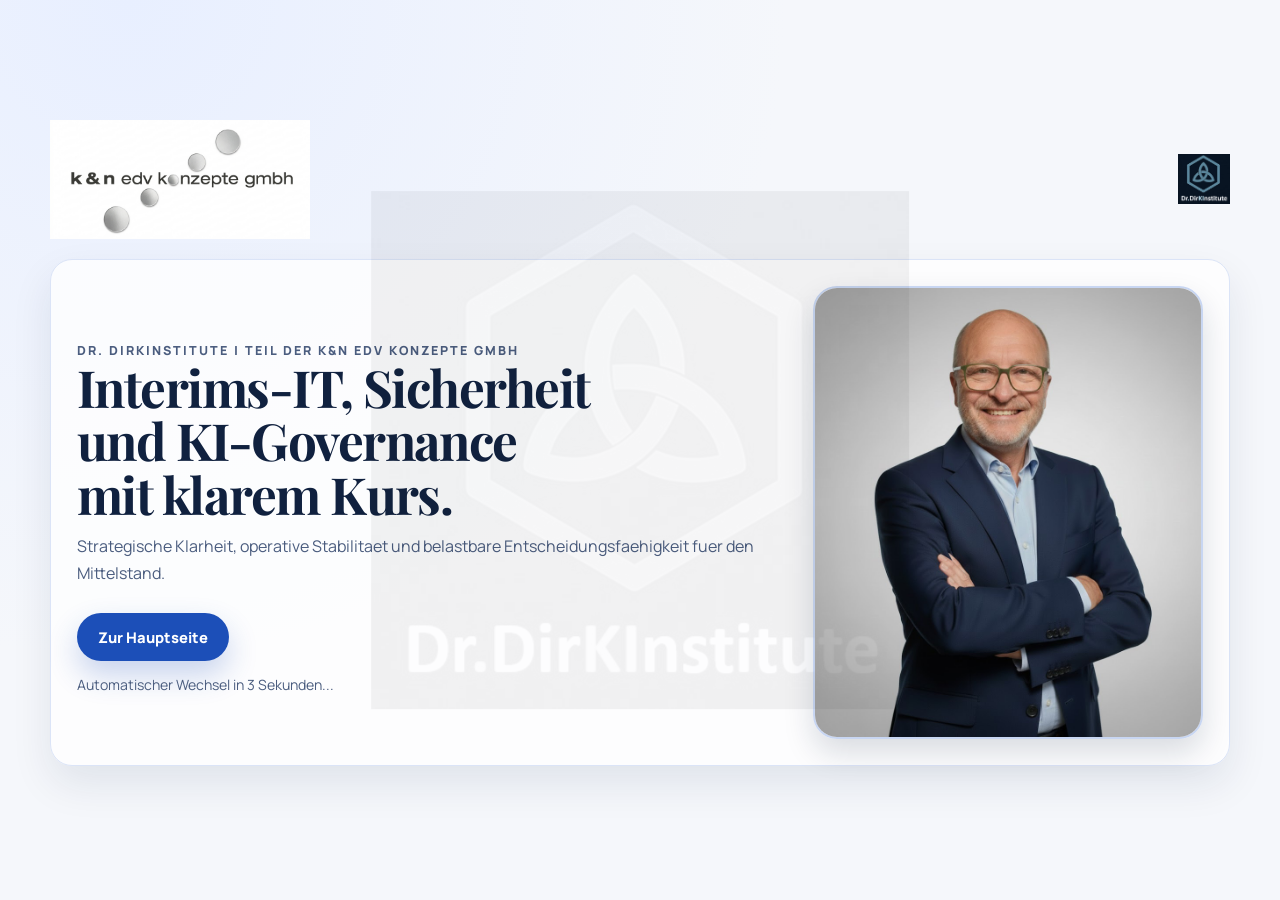
==== index.html @ 20dedbb5 "Build new multi-page EDVKonzepte site with splash, legal updates, and unified header" ====
﻿<!DOCTYPE html>
<html lang="de">
<head>
  <meta charset="UTF-8">
  <meta name="viewport" content="width=device-width, initial-scale=1.0">
  <title>Dr. DirKInstitute | Interims-IT, Sicherheit und KI-Governance</title>
  <meta name="description" content="Dr. DirKInstitute (Teil der K&N EDV Konzepte GmbH): Interims-IT, Informationssicherheit, NIS-2 und KI-Governance für mittelständische Unternehmen.">
  <link rel="icon" type="image/png" href="assets/logos/favicon.png">
  <link rel="preconnect" href="https://fonts.googleapis.com">
  <link rel="preconnect" href="https://fonts.gstatic.com" crossorigin>
  <link href="https://fonts.googleapis.com/css2?family=Manrope:wght@400;500;600;700;800&family=Playfair+Display:wght@600;700&display=swap" rel="stylesheet">
  <script>
    (function () {
      try {
        if (!sessionStorage.getItem("edv_splash_seen")) {
          window.location.replace("splash.html");
        }
      } catch (e) {}
    })();
  </script>
  <link rel="stylesheet" href="styles.css">
</head>
<body data-page="home">
  <header class="site-header">
    <div class="header-inner">
      <a class="brand-wrap" href="index.html" aria-label="Startseite">
        <img class="logo-main" src="assets/logos/kn_logo.png" alt="K&N EDV Konzepte GmbH">
      </a>

      <nav class="main-nav" data-menu aria-label="Hauptnavigation">
        <a data-link="leistungen" href="leistungen.html">Leistungen</a>
        <a data-link="loesungen" href="loesungen-tools.html">Lösungen &amp; Tools</a>
        <a data-link="vorgehen" href="vorgehen.html">Vorgehen</a>
        <a data-link="profil" href="profil-referenzen.html">Profil &amp; Referenzen</a>
        <a data-link="kontakt" href="kontakt.html">Kontakt</a>
        <a class="hide-desktop" href="https://terminbuchung-ten.vercel.app/" target="_blank" rel="noreferrer">Erstgespräch buchen</a>
      </nav>

            <div class="header-actions">
        <div class="lang-toggle" aria-label="Language switch">
          <button class="lang-btn is-active" type="button" data-lang="de">DE</button>
          <button class="lang-btn" type="button" data-lang="en">EN</button>
        </div>
        <a class="brand-right brand-right-full" href="profil-referenzen.html" aria-label="Dr. DirKInstitute">
          <img src="assets/logos/Dr.DirKInstitute_LOGO.png" alt="Dr. DirKInstitute">
          <span>Part of K&amp;N EDV Konzepte GmbH</span>
        </a>
        <a class="btn btn-primary" href="https://terminbuchung-ten.vercel.app/" target="_blank" rel="noreferrer">Erstgespr&auml;ch buchen</a>
        <button class="mobile-menu-btn hide-desktop" type="button" data-menu-btn>Men&uuml;</button>
      </div>
    </div>
  </header>

  <main class="page">
    <section class="hero">
      <div class="hero-copy">
        <p class="kicker">Dr. DirKInstitute | Teil der K&N EDV Konzepte GmbH</p>
        <h1>Interims-IT, Sicherheit und KI-Governance mit klarer Umsetzungslogik.</h1>
        <p class="subline">Für mittelständische Unternehmen, die kritische IT stabilisieren, regulatorische Sicherheit verankern und KI-Entscheidungen belastbar machen wollen.</p>

        <div class="cta-row">
          <a class="btn btn-primary" href="https://terminbuchung-ten.vercel.app/" target="_blank" rel="noreferrer">Erstgespräch buchen</a>
          <a class="btn btn-secondary" href="leistungen.html">Leistungen ansehen</a>
        </div>

        <ul class="hero-proof">
          <li>30-Minuten-Scoping mit klaren Prioritäten</li>
          <li>30-Tage-Roadmap mit Verantwortlichen und Messpunkten</li>
          <li>Umsetzung im Betrieb statt Folien ohne Wirkung</li>
        </ul>
      </div>

      <figure class="hero-visual-card">
        <img src="assets/portrait/Dirk_20251206.jpg" alt="Dr. Dirk Koetting">
        <figcaption class="hero-visual-caption">
          <strong>Dr. Dirk Koetting</strong>
          <span>Interims-IT, Informationssicherheit und KI-Governance</span>
        </figcaption>
      </figure>
    </section>

    <section class="section">
      <h2 class="section-title">Der schnellste Einstieg für neue Besucher</h2>
      <p class="section-intro">Du musst nicht selbst sortieren, welcher Weg der richtige ist. Starte mit einem Erstgespräch und wir klären in kurzer Zeit den wirksamsten nächsten Schritt.</p>

      <div class="card-grid">
        <article class="card">
          <span class="badge">Leistungen</span>
          <h3>Für konkrete Problemfelder</h3>
          <p>Interims-IT, Informationssicherheit/NIS-2 und KI-Governance mit klaren Verantwortlichkeiten.</p>
          <div class="cta-row"><a class="btn btn-secondary" href="leistungen.html">Zu Leistungen</a></div>
        </article>
        <article class="card">
          <span class="badge">Lösungen</span>
          <h3>Für Produkte, Frameworks und Assets</h3>
          <p>Roadmaps, Governance-Frameworks, Access-Lösungen und Angebotsformate für die direkte Umsetzung.</p>
          <div class="cta-row"><a class="btn btn-secondary" href="loesungen-tools.html">Zu Lösungen &amp; Tools</a></div>
        </article>
        <article class="card">
          <span class="badge">Vorgehen</span>
          <h3>Für Planungssicherheit</h3>
          <p>Ein nachvollziehbarer E2E-Ablauf vom Scoping über die Roadmap bis zur Verankerung.</p>
          <div class="cta-row"><a class="btn btn-secondary" href="vorgehen.html">Zum Vorgehen</a></div>
        </article>
      </div>
    </section>

    <section class="section">
      <h2 class="section-title">Warum Unternehmen mit uns arbeiten</h2>
      <div class="proof-grid">
        <article class="proof-card">
          <h3>Breites Mandatsprofil</h3>
          <p>Interimsmanagement, Sicherheitsprogramme und Governance-Aufbau in mittelständischen und regulierten Umfeldern.</p>
        </article>
        <article class="proof-card">
          <h3>Lehre + Praxis</h3>
          <p>Akademische Fundierung, Lehrtätigkeit seit 2006 und operative Umsetzung in realen Unternehmenskontexten.</p>
        </article>
        <article class="proof-card">
          <h3>Führungsnahe Kommunikation</h3>
          <p>Management, Fachbereich und IT werden in einer gemeinsamen Entscheidungs- und Umsetzungssprache zusammengeführt.</p>
        </article>
        <article class="proof-card">
          <h3>Klare Priorisierung</h3>
          <p>Nicht alles parallel, sondern die wenigen Hebel, die kurzfristig Sicherheit und mittelfristig Stabilität liefern.</p>
        </article>
      </div>
    </section>

    <section class="cta-panel">
      <h2>Du willst Orientierung ohne Umwege?</h2>
      <p>Im Erstgespräch klären wir fokussiert, ob dein erster Hebel eher in Interims-IT, Informationssicherheit/NIS-2 oder KI-Governance liegt.</p>
      <div class="cta-row">
        <a class="btn btn-primary" href="https://terminbuchung-ten.vercel.app/" target="_blank" rel="noreferrer">Erstgespräch buchen</a>
        <a class="btn btn-secondary" href="kontakt.html">Kontaktoptionen</a>
      </div>
    </section>
  </main>

  <footer class="site-footer">
    <div class="footer-inner">
      <div class="footer-brand">
        <img src="assets/logos/Dr.DirKInstitute_LOGO.png" alt="Dr. DirKInstitute">
        <p>Dr. DirKInstitute ist ein Teil der K&amp;N EDV Konzepte GmbH.</p>
        <p>&copy; <span id="year"></span> K&amp;N EDV Konzepte GmbH</p>
      </div>
      <nav class="footer-links" aria-label="Footer Navigation">
        <a href="leistungen.html">Leistungen</a>
        <a href="loesungen-tools.html">Lösungen &amp; Tools</a>
        <a href="vorgehen.html">Vorgehen</a>
        <a href="profil-referenzen.html">Profil &amp; Referenzen</a>
        <a href="kontakt.html">Kontakt</a>
        <a href="impressum.html">Impressum</a>
        <a href="datenschutz.html">Datenschutz</a>
      </nav>
    </div>
  </footer>

  <script src="script.js"></script>
</body>
</html>
---- styles.css ----
﻿:root {
  --bg: #f5f7fb;
  --bg-grad: radial-gradient(circle at 10% 0%, #e8efff, #f5f7fb 45%);
  --surface: #ffffff;
  --surface-soft: #f7f9ff;
  --ink: #10213f;
  --ink-soft: #4b5d7f;
  --primary: #1c4fb8;
  --primary-strong: #0f3e9c;
  --line: #dbe4f7;
  --line-strong: #c8d6f2;
  --container: min(1180px, calc(100vw - 42px));
  --radius-lg: 22px;
  --radius-md: 16px;
  --shadow: 0 18px 42px rgba(16, 33, 63, 0.09);
}

* {
  box-sizing: border-box;
}

html {
  scroll-behavior: smooth;
}

body {
  margin: 0;
  font-family: "Manrope", "Segoe UI", Arial, sans-serif;
  color: var(--ink);
  background: var(--bg);
  background-image: var(--bg-grad);
  min-height: 100vh;
  position: relative;
  overflow-x: hidden;
}

body::before {
  content: "";
  position: fixed;
  top: 50%;
  left: 50%;
  transform: translate(-50%, -50%);
  width: clamp(380px, 42vw, 560px);
  height: clamp(380px, 42vw, 560px);
  background: url("assets/logos/Logo_Dr.DirKinstitue.png") center/contain no-repeat;
  opacity: 0.055;
  filter: grayscale(100%);
  mix-blend-mode: multiply;
  pointer-events: none;
  z-index: 0;
}
a {
  color: inherit;
  text-decoration: none;
}

img {
  display: block;
  max-width: 100%;
}

.site-header {
  position: sticky;
  top: 0;
  z-index: 20;
  backdrop-filter: blur(10px);
  background: rgba(249, 251, 255, 0.88);
  border-bottom: 1px solid var(--line);
}

.header-inner {
  width: var(--container);
  margin: 0 auto;
  min-height: 88px;
  display: grid;
  grid-template-columns: minmax(240px, 320px) 1fr auto;
  gap: 14px;
  align-items: center;
}

.brand-wrap {
  display: flex;
  align-items: center;
  gap: 12px;
}

.logo-main {
  width: min(280px, 34vw);
  min-width: 140px;
}

.brand-right {
  display: inline-flex;
  align-items: center;
  justify-content: flex-start;
  gap: 8px;
  padding: 4px 10px 4px 4px;
  border-radius: 999px;
  border: 1px solid var(--line);
  background: rgba(255, 255, 255, 0.96);
}

.brand-right img {
  width: 34px;
  height: 34px;
  object-fit: contain;
  flex-shrink: 0;
}

.brand-right span {
  color: var(--primary-strong);
  font-size: 0.69rem;
  font-weight: 800;
  line-height: 1.18;
}

.brand-right-full {
  max-width: 230px;
}

.main-nav {
  display: flex;
  justify-content: center;
  align-items: center;
  flex-wrap: wrap;
  gap: 18px;
  font-size: 0.92rem;
  color: var(--ink-soft);
}

.main-nav a {
  position: relative;
  font-weight: 700;
}

.main-nav a::after {
  content: "";
  position: absolute;
  left: 0;
  bottom: -6px;
  width: 100%;
  height: 2px;
  background: var(--primary);
  transform: scaleX(0);
  transform-origin: left;
  transition: transform 0.2s ease;
}

.main-nav a:hover::after,
.main-nav a.is-active::after {
  transform: scaleX(1);
}

.main-nav a.is-active {
  color: var(--primary-strong);
}

.header-actions {
  display: flex;
  align-items: center;
  gap: 10px;
}

.lang-toggle {
  display: inline-flex;
  align-items: center;
  gap: 4px;
  padding: 4px;
  border-radius: 999px;
  border: 1px solid var(--line);
  background: rgba(255, 255, 255, 0.9);
}

.lang-btn {
  width: 34px;
  height: 30px;
  border: none;
  border-radius: 999px;
  background: transparent;
  color: var(--ink-soft);
  font-size: 0.72rem;
  font-weight: 800;
  letter-spacing: 0.02em;
  cursor: pointer;
}

.lang-btn.is-active {
  color: #fff;
  background: var(--primary);
}

.mobile-menu-btn {
  display: none;
  border: 1px solid var(--line-strong);
  background: var(--surface);
  color: var(--primary-strong);
  border-radius: 10px;
  min-height: 40px;
  padding: 0 12px;
  font-size: 0.8rem;
  font-weight: 800;
  letter-spacing: 0.06em;
}

.page {
  width: var(--container);
  margin: 0 auto;
  padding: 44px 0 70px;
}

.hero {
  display: grid;
  grid-template-columns: minmax(0, 1.05fr) minmax(280px, 0.95fr);
  gap: 30px;
  align-items: center;
}

.hero-copy h1,
.section-title,
.sub-hero h1 {
  margin: 0;
  font-family: "Playfair Display", Georgia, serif;
  letter-spacing: -0.03em;
  line-height: 1.02;
}

.hero-copy h1 {
  font-size: clamp(2.05rem, 4.4vw, 4rem);
}

.kicker {
  margin: 0 0 12px;
  font-size: 0.78rem;
  font-weight: 800;
  text-transform: uppercase;
  letter-spacing: 0.16em;
  color: var(--primary);
}

.subline {
  margin: 12px 0 0;
  color: var(--ink-soft);
  font-size: 1.05rem;
  line-height: 1.75;
  max-width: 64ch;
}

.cta-row {
  margin-top: 26px;
  display: flex;
  flex-wrap: wrap;
  gap: 12px;
}

.btn {
  display: inline-flex;
  align-items: center;
  justify-content: center;
  min-height: 48px;
  border-radius: 999px;
  padding: 0 20px;
  border: 1px solid transparent;
  font-size: 0.92rem;
  font-weight: 800;
  cursor: pointer;
  transition: transform 0.18s ease, box-shadow 0.18s ease, background 0.18s ease;
}

.btn:hover {
  transform: translateY(-1px);
}

.btn-primary {
  background: var(--primary);
  color: #fff;
  box-shadow: 0 14px 30px rgba(28, 79, 184, 0.24);
}

.btn-primary:hover {
  background: var(--primary-strong);
}

.btn-secondary {
  background: var(--surface);
  color: var(--primary-strong);
  border-color: var(--line-strong);
}

.hero-proof {
  margin: 22px 0 0;
  padding: 0;
  list-style: none;
  display: grid;
  gap: 8px;
  color: var(--ink-soft);
  font-size: 0.95rem;
}

.hero-proof li {
  position: relative;
  padding-left: 18px;
}

.hero-proof li::before {
  content: "";
  position: absolute;
  left: 0;
  top: 9px;
  width: 8px;
  height: 8px;
  border-radius: 99px;
  background: var(--primary);
}

.hero-visual-card {
  border-radius: var(--radius-lg);
  overflow: hidden;
  background: var(--surface);
  border: 1px solid var(--line);
  box-shadow: var(--shadow);
}

.hero-visual-card img {
  width: 100%;
  height: 100%;
  min-height: 560px;
  object-fit: cover;
  object-position: center top;
}

.hero-visual-caption {
  padding: 14px 16px;
  background: var(--surface);
  border-top: 1px solid var(--line);
}

.hero-visual-caption strong {
  display: block;
  font-size: 1rem;
}

.hero-visual-caption span {
  color: var(--ink-soft);
  font-size: 0.88rem;
}

.section {
  margin-top: 56px;
}

.section-title {
  font-size: clamp(1.8rem, 3.2vw, 3.1rem);
}

.section-intro {
  margin: 14px 0 0;
  max-width: 74ch;
  color: var(--ink-soft);
  line-height: 1.75;
}

.card-grid,
.service-grid,
.tool-grid,
.step-grid,
.proof-grid,
.contact-grid {
  margin-top: 24px;
  display: grid;
  gap: 16px;
}

.card-grid {
  grid-template-columns: repeat(3, minmax(0, 1fr));
}

.service-grid,
.tool-grid,
.proof-grid {
  grid-template-columns: repeat(2, minmax(0, 1fr));
}

.step-grid {
  grid-template-columns: repeat(4, minmax(0, 1fr));
}

.contact-grid {
  grid-template-columns: repeat(2, minmax(0, 1fr));
}

.card,
.service-card,
.tool-card,
.step-card,
.proof-card,
.contact-card,
.cta-panel,
.profile-card,
.profile-proof {
  background: rgba(255, 255, 255, 0.74);
  border: 1px solid var(--line);
  border-radius: var(--radius-md);
  box-shadow: 0 10px 28px rgba(16, 33, 63, 0.06);
}

.card,
.service-card,
.tool-card,
.step-card,
.proof-card,
.contact-card,
.profile-proof {
  padding: 20px;
}

.card h3,
.service-card h3,
.tool-card h3,
.step-card h3,
.proof-card h3,
.contact-card h3,
.profile-proof h3 {
  margin: 0;
  font-size: 1.1rem;
}

.card p,
.service-card p,
.tool-card p,
.step-card p,
.proof-card p,
.contact-card p,
.profile-proof p,
.profile-card p,
.copy-list li,
.muted {
  margin: 12px 0 0;
  color: var(--ink-soft);
  line-height: 1.72;
}

.badge {
  display: inline-flex;
  min-height: 30px;
  align-items: center;
  border-radius: 999px;
  padding: 0 12px;
  background: rgba(28, 79, 184, 0.12);
  color: var(--primary-strong);
  font-size: 0.76rem;
  font-weight: 800;
  letter-spacing: 0.12em;
  text-transform: uppercase;
}

.sub-hero {
  margin-top: 8px;
  padding: 28px;
  border-radius: var(--radius-lg);
  border: 1px solid var(--line);
  background: linear-gradient(140deg, rgba(255,255,255,0.84), rgba(237,243,255,0.84));
  box-shadow: 0 14px 34px rgba(16, 33, 63, 0.08);
}

.sub-hero h1 {
  font-size: clamp(1.85rem, 3.6vw, 3.2rem);
}

.sub-hero p {
  margin: 12px 0 0;
  max-width: 70ch;
  color: var(--ink-soft);
  line-height: 1.75;
}

.step-card {
  position: relative;
}

.step-index {
  width: 34px;
  height: 34px;
  border-radius: 99px;
  background: var(--primary);
  color: #fff;
  display: grid;
  place-items: center;
  font-size: 0.86rem;
  font-weight: 800;
}

.profile-layout {
  margin-top: 24px;
  display: grid;
  grid-template-columns: minmax(0, 1fr) minmax(280px, 420px);
  gap: 24px;
  align-items: start;
}

.profile-card {
  padding: 20px;
}

.profile-photo {
  border-radius: var(--radius-lg);
  overflow: hidden;
  border: 1px solid var(--line);
  box-shadow: var(--shadow);
}

.profile-photo img {
  width: 100%;
  min-height: 500px;
  object-fit: cover;
}

.copy-list {
  margin: 14px 0 0;
  padding-left: 18px;
}

.copy-list li + li {
  margin-top: 8px;
}

.cta-panel {
  margin-top: 30px;
  padding: 28px;
  background: linear-gradient(145deg, rgba(16,33,63,0.93), rgba(28,79,184,0.84));
  color: #fff;
}

.cta-panel h2 {
  margin: 0;
  font-family: "Playfair Display", Georgia, serif;
  font-size: clamp(1.7rem, 3vw, 2.6rem);
}

.cta-panel p {
  margin: 12px 0 0;
  color: rgba(255,255,255,0.88);
  line-height: 1.72;
}

.cta-panel .btn-secondary {
  background: rgba(255,255,255,0.18);
  color: #fff;
  border-color: rgba(255,255,255,0.35);
}

.site-footer {
  margin-top: 60px;
  border-top: 1px solid var(--line);
  background: rgba(255,255,255,0.72);
}

.footer-inner {
  width: var(--container);
  margin: 0 auto;
  padding: 26px 0 34px;
  display: grid;
  grid-template-columns: minmax(0, 1fr) auto;
  gap: 20px;
  align-items: end;
}

.footer-brand {
  display: grid;
  gap: 8px;
}

.footer-brand img {
  width: 64px;
  height: 64px;
  object-fit: contain;
}

.footer-brand p {
  margin: 0;
  color: var(--ink-soft);
  font-size: 0.9rem;
  line-height: 1.62;
}

.footer-links {
  display: flex;
  flex-wrap: wrap;
  justify-content: flex-end;
  gap: 14px;
  color: var(--ink-soft);
  font-size: 0.9rem;
}

.hide-desktop {
  display: none;
}

@media (max-width: 1120px) {
  .header-inner {
    grid-template-columns: 1fr auto;
    grid-template-areas:
      "brand actions"
      "nav nav";
    row-gap: 10px;
    padding: 10px 0;
  }

  .brand-wrap {
    grid-area: brand;
  }

  .header-actions {
    grid-area: actions;
    justify-self: end;
  }

  .brand-right {
    padding: 4px;
  }

  .brand-right span {
    display: none;
  }

  .main-nav {
    grid-area: nav;
    justify-content: flex-start;
    overflow-x: auto;
    padding-bottom: 4px;
  }

  .hero {
    grid-template-columns: 1fr;
  }

  .hero-visual-card img {
    min-height: 460px;
  }

  .card-grid {
    grid-template-columns: repeat(2, minmax(0, 1fr));
  }

  .step-grid {
    grid-template-columns: repeat(2, minmax(0, 1fr));
  }

  .profile-layout {
    grid-template-columns: 1fr;
  }
}

@media (max-width: 760px) {
  .brand-right {
    padding: 3px;
  }

  .brand-right img {
    width: 29px;
    height: 29px;
  }

  .lang-toggle {
    padding: 3px;
    gap: 3px;
  }

  .lang-btn {
    width: 30px;
    height: 28px;
    font-size: 0.66rem;
  }
  :root {
    --container: min(1180px, calc(100vw - 28px));
  }

  .header-inner {
    grid-template-columns: 1fr auto;
    grid-template-areas: "brand actions";
  }

  .mobile-menu-btn {
    display: inline-flex;
    align-items: center;
    justify-content: center;
  }

  .main-nav {
    position: absolute;
    left: 0;
    right: 0;
    top: 100%;
    padding: 10px 14px 14px;
    display: none;
    flex-direction: column;
    align-items: stretch;
    gap: 8px;
    background: rgba(249, 251, 255, 0.97);
    border-bottom: 1px solid var(--line);
  }

  .site-header.menu-open .main-nav {
    display: flex;
  }

  .main-nav a {
    padding: 10px 12px;
    border-radius: 10px;
    border: 1px solid var(--line);
    background: #fff;
  }

  .header-actions .btn {
    display: none;
  }

  .hide-desktop {
    display: inline-flex;
  }

  .card-grid,
  .service-grid,
  .tool-grid,
  .step-grid,
  .proof-grid,
  .contact-grid {
    grid-template-columns: 1fr;
  }

  .hero-visual-card img,
  .profile-photo img {
    min-height: 380px;
  }

  .footer-inner {
    grid-template-columns: 1fr;
    align-items: start;
  }

  .footer-links {
    justify-content: flex-start;
  }
}

.legal-main {
  position: relative;
}

.legal-main > * {
  position: relative;
  z-index: 1;
}

.legal-watermark {
  position: absolute;
  right: -20px;
  top: 16px;
  width: clamp(140px, 18vw, 250px);
  opacity: 0.11;
  pointer-events: none;
  z-index: 0;
}

.legal-watermark img {
  width: 100%;
  height: auto;
}

.legal-stack {
  display: grid;
  gap: 14px;
}

.legal-card p {
  margin: 8px 0 0;
}

@media (max-width: 760px) {
  .legal-watermark {
    right: -12px;
    top: 8px;
    width: 110px;
    opacity: 0.09;
  }
}

.page {
  position: relative;
}

.page > * {
  position: relative;
  z-index: 1;
}

.page-watermark {
  position: absolute;
  right: -18px;
  top: 10px;
  width: clamp(130px, 17vw, 230px);
  opacity: 0.11;
  pointer-events: none;
  z-index: 0;
}

.page-watermark img {
  width: 100%;
  height: auto;
}

.back-home {
  display: inline-flex;
  align-items: center;
  gap: 6px;
  margin-bottom: 14px;
  padding: 8px 12px;
  border: 1px solid var(--line-strong);
  border-radius: 999px;
  background: rgba(255, 255, 255, 0.86);
  color: var(--primary-strong);
  font-size: 0.84rem;
  font-weight: 800;
  letter-spacing: 0.01em;
}

.back-home::before {
  content: "\2190";
  font-size: 0.96rem;
}

@media (max-width: 760px) {
  .page-watermark {
    right: -8px;
    top: 6px;
    width: 98px;
    opacity: 0.08;
  }

  .back-home {
    margin-bottom: 10px;
    font-size: 0.8rem;
  }
}

.splash-body {
  min-height: 100vh;
}

.splash-main {
  width: var(--container);
  margin: 0 auto;
  min-height: 100vh;
  padding: 26px 0 40px;
  display: grid;
  align-content: center;
  gap: 20px;
}

.splash-logos {
  display: flex;
  justify-content: space-between;
  align-items: center;
}

.splash-logo-left {
  width: min(260px, 34vw);
  min-width: 130px;
}

.splash-logo-right {
  width: 52px;
  height: 52px;
  object-fit: contain;
}

.splash-card {
  background: rgba(255, 255, 255, 0.78);
  border: 1px solid var(--line);
  border-radius: var(--radius-lg);
  box-shadow: var(--shadow);
  display: grid;
  grid-template-columns: minmax(0, 1fr) minmax(260px, 390px);
  gap: 24px;
  align-items: center;
  padding: 26px;
}

.splash-copy h1 {
  margin: 0;
  font-family: "Playfair Display", Georgia, serif;
  font-size: clamp(1.9rem, 4vw, 3.5rem);
  letter-spacing: -0.03em;
  line-height: 1.04;
}

.splash-copy p {
  margin: 12px 0 0;
  color: var(--ink-soft);
  line-height: 1.7;
}

.splash-hint {
  font-size: 0.88rem;
}

.splash-photo {
  margin: 0;
  border-radius: 24px;
  overflow: hidden;
  border: 2px solid var(--line-strong);
  box-shadow: 0 14px 30px rgba(16, 33, 63, 0.15);
}

.splash-photo img {
  width: 100%;
  height: 100%;
  min-height: 430px;
  object-fit: cover;
  object-position: center top;
}

@media (max-width: 980px) {
  .splash-card {
    grid-template-columns: 1fr;
  }

  .splash-photo img {
    min-height: 360px;
  }
}
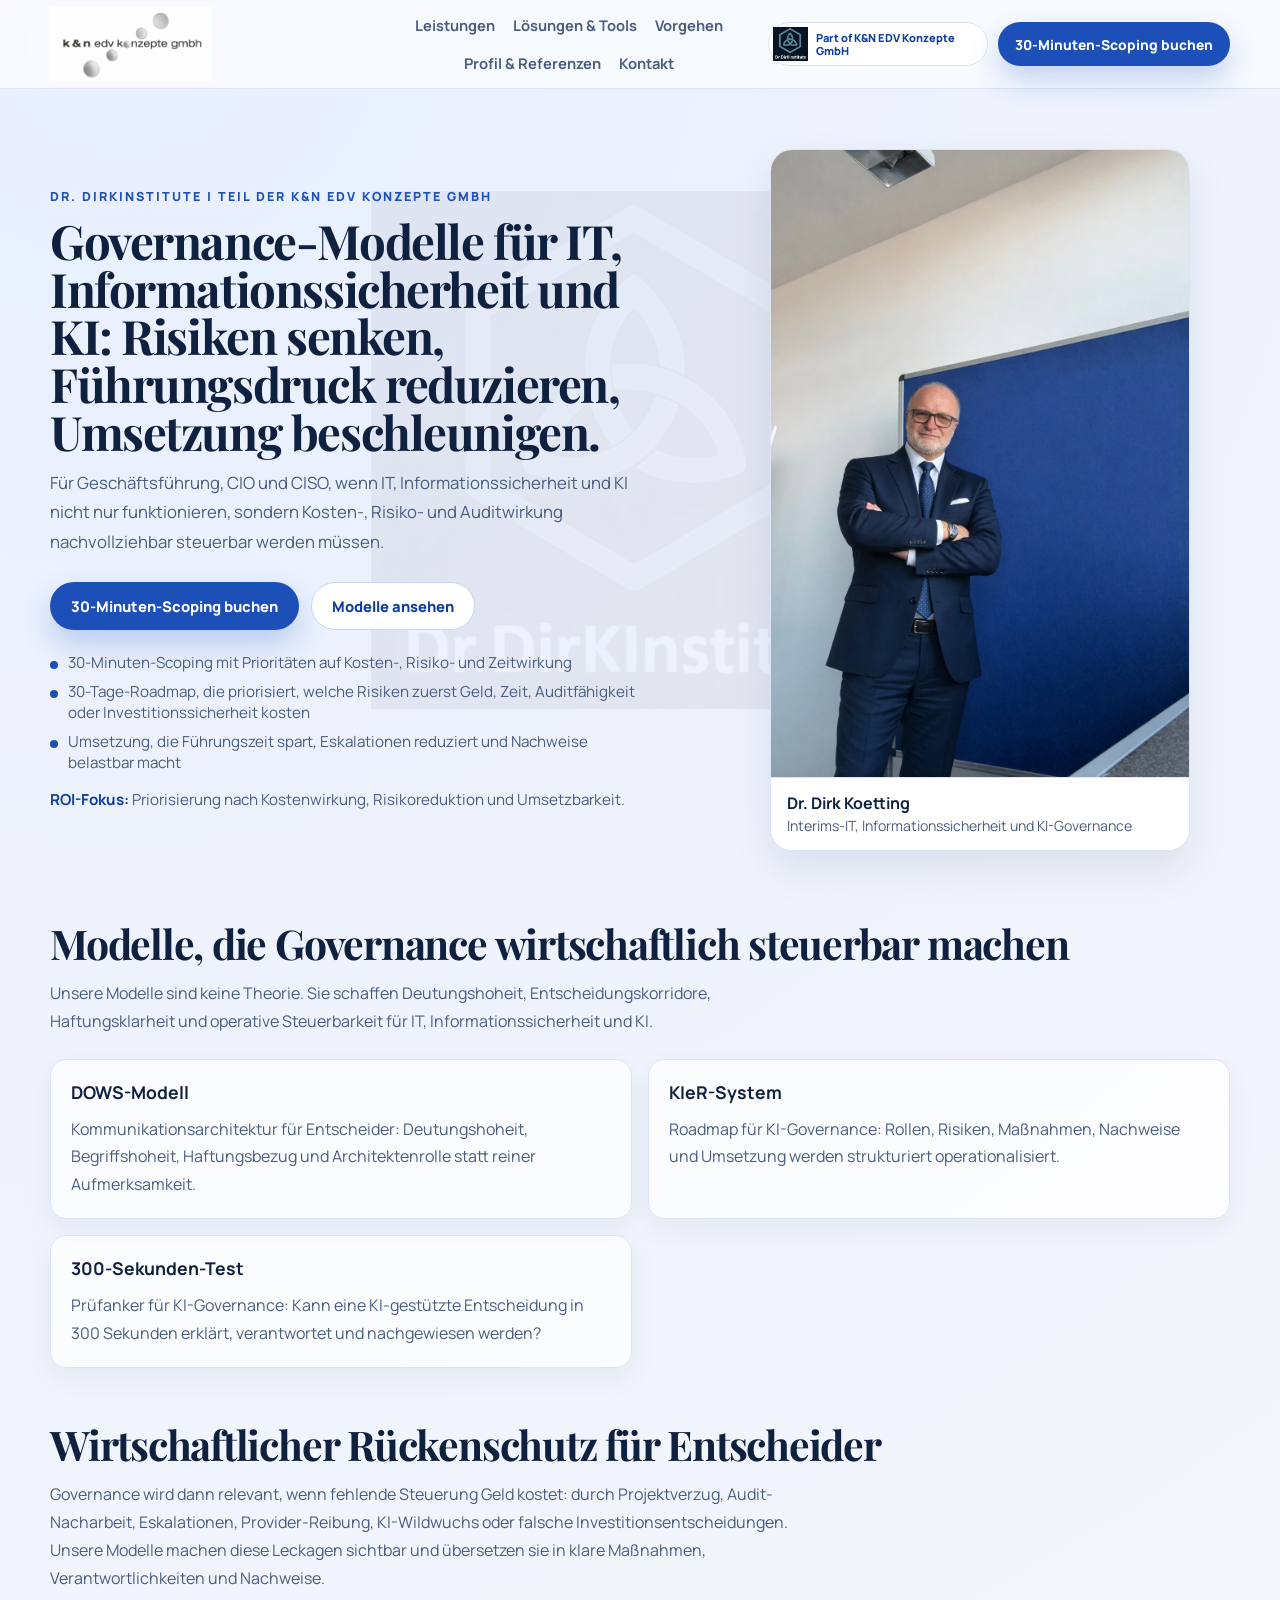
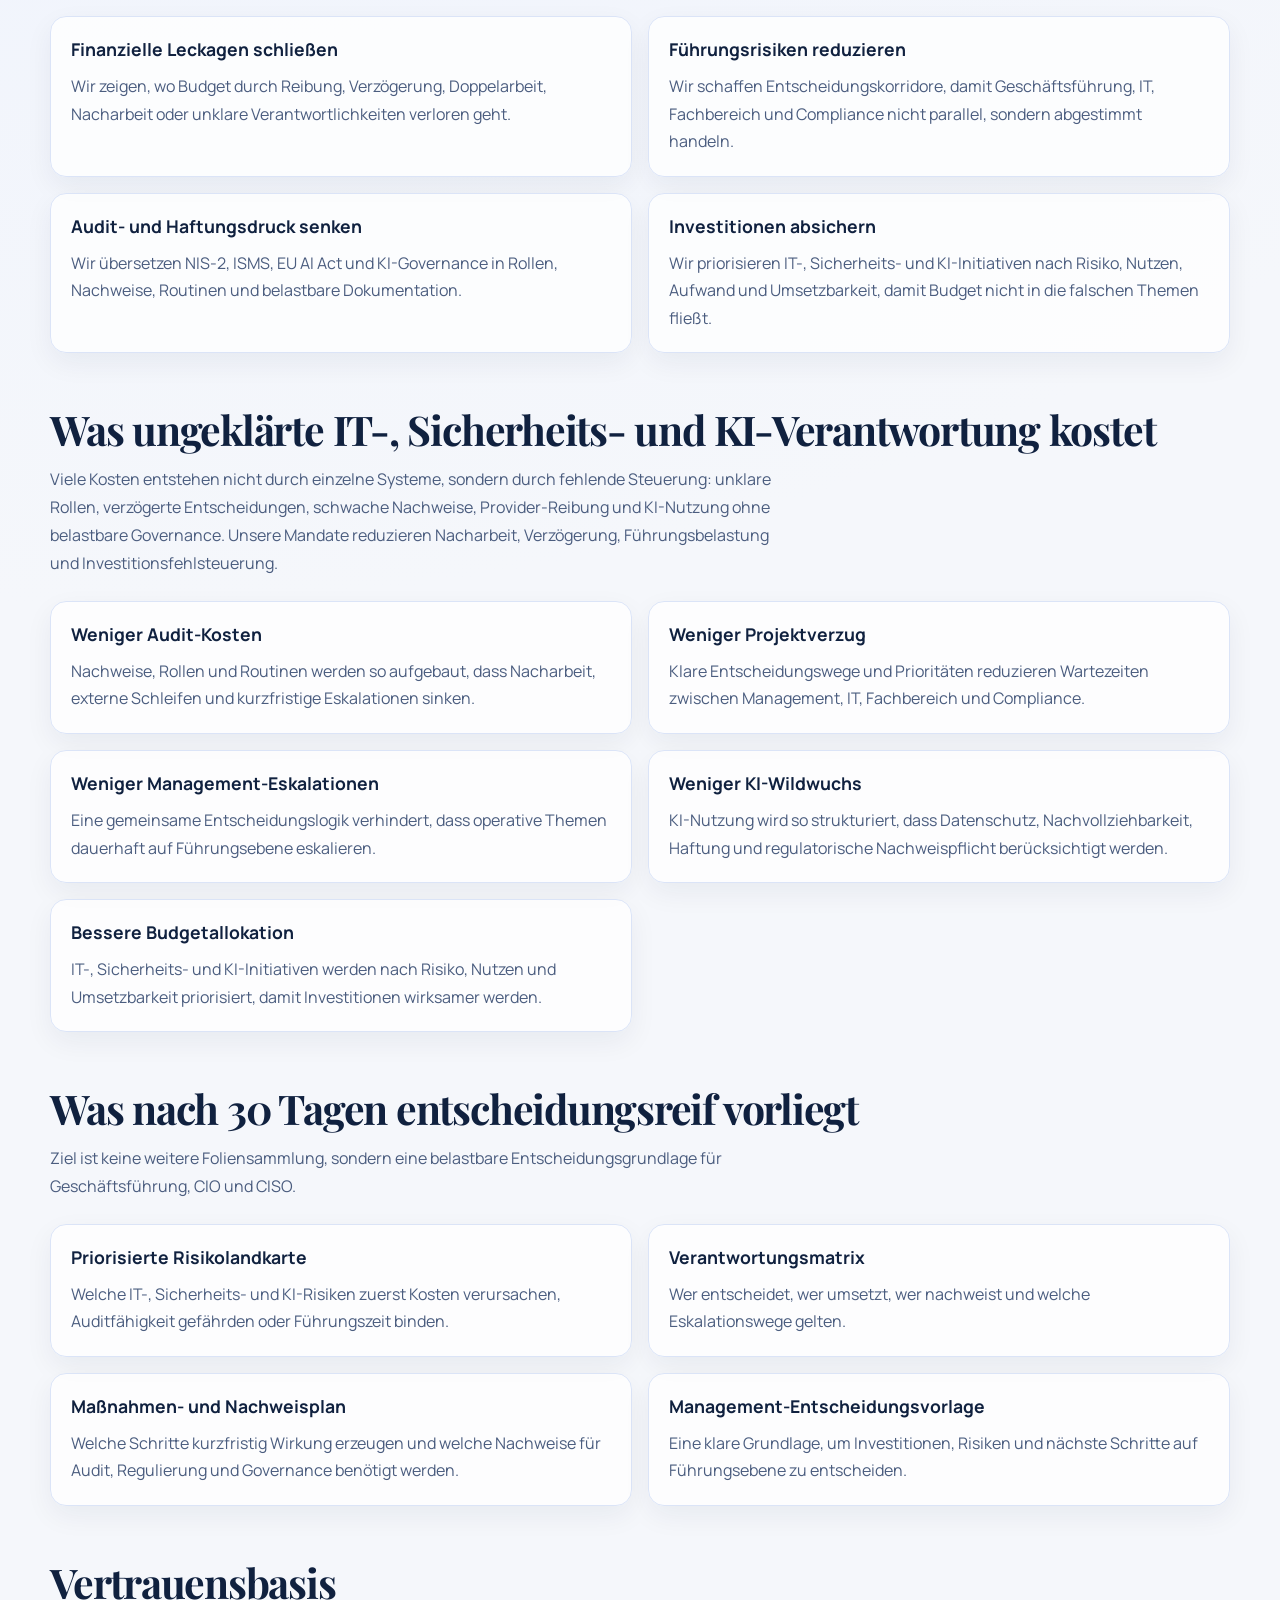
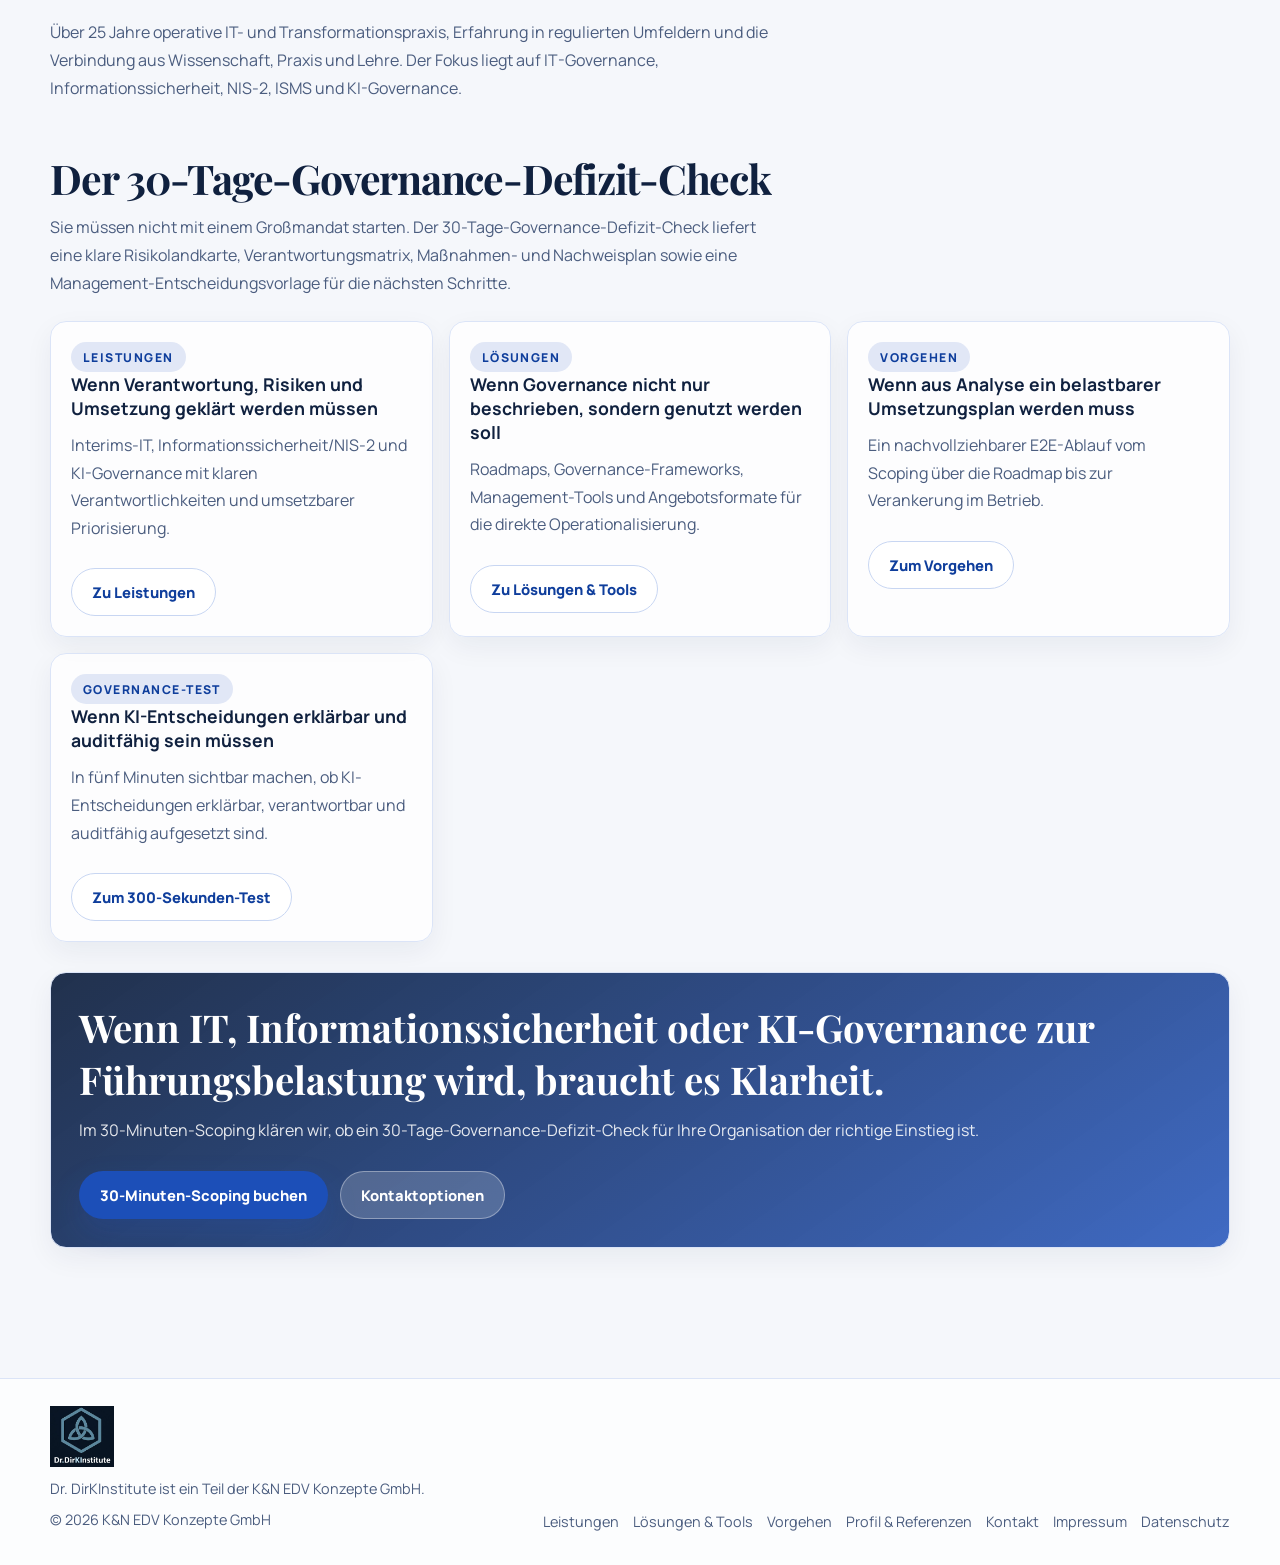
==== commit 5c5b4a95: "Remove internal DOSE-Prinzip reference from live index page Co-Authored-By: Claude Sonnet 4.6 <norep" ====
--- a/index.html
+++ b/index.html
@@ -3,21 +3,12 @@
 <head>
   <meta charset="UTF-8">
   <meta name="viewport" content="width=device-width, initial-scale=1.0">
-  <title>Dr. DirKInstitute | Interims-IT, Sicherheit und KI-Governance</title>
-  <meta name="description" content="Dr. DirKInstitute (Teil der K&N EDV Konzepte GmbH): Interims-IT, Informationssicherheit, NIS-2 und KI-Governance für mittelständische Unternehmen.">
+  <title>Dr. DirKInstitute | Governance-Modelle für IT, Informationssicherheit & KI</title>
+  <meta name="description" content="Dr. DirKInstitute: Governance-Modelle für IT, Informationssicherheit und KI. Wir reduzieren Risiken, Führungsdruck, Audit-Nacharbeit und finanzielle Leckagen durch klare Entscheidungskorridore, Nachweise und Umsetzung.">
   <link rel="icon" type="image/png" href="assets/logos/favicon.png">
   <link rel="preconnect" href="https://fonts.googleapis.com">
   <link rel="preconnect" href="https://fonts.gstatic.com" crossorigin>
   <link href="https://fonts.googleapis.com/css2?family=Manrope:wght@400;500;600;700;800&family=Playfair+Display:wght@600;700&display=swap" rel="stylesheet">
-  <script>
-    (function () {
-      try {
-        if (!sessionStorage.getItem("edv_splash_seen")) {
-          window.location.replace("splash.html");
-        }
-      } catch (e) {}
-    })();
-  </script>
   <link rel="stylesheet" href="styles.css">
 </head>
 <body data-page="home">
@@ -33,19 +24,15 @@
         <a data-link="vorgehen" href="vorgehen.html">Vorgehen</a>
         <a data-link="profil" href="profil-referenzen.html">Profil &amp; Referenzen</a>
         <a data-link="kontakt" href="kontakt.html">Kontakt</a>
-        <a class="hide-desktop" href="https://terminbuchung-ten.vercel.app/" target="_blank" rel="noreferrer">Erstgespräch buchen</a>
+        <a class="hide-desktop" href="https://termin.dr-dirkinstitute.org/" target="_blank" rel="noreferrer">30-Minuten-Scoping buchen</a>
       </nav>
 
             <div class="header-actions">
-        <div class="lang-toggle" aria-label="Language switch">
-          <button class="lang-btn is-active" type="button" data-lang="de">DE</button>
-          <button class="lang-btn" type="button" data-lang="en">EN</button>
-        </div>
         <a class="brand-right brand-right-full" href="profil-referenzen.html" aria-label="Dr. DirKInstitute">
           <img src="assets/logos/Dr.DirKInstitute_LOGO.png" alt="Dr. DirKInstitute">
           <span>Part of K&amp;N EDV Konzepte GmbH</span>
         </a>
-        <a class="btn btn-primary" href="https://terminbuchung-ten.vercel.app/" target="_blank" rel="noreferrer">Erstgespr&auml;ch buchen</a>
+        <a class="btn btn-primary" href="https://termin.dr-dirkinstitute.org/" target="_blank" rel="noreferrer">30-Minuten-Scoping buchen</a>
         <button class="mobile-menu-btn hide-desktop" type="button" data-menu-btn>Men&uuml;</button>
       </div>
     </div>
@@ -55,23 +42,24 @@
     <section class="hero">
       <div class="hero-copy">
         <p class="kicker">Dr. DirKInstitute | Teil der K&N EDV Konzepte GmbH</p>
-        <h1>Interims-IT, Sicherheit und KI-Governance mit klarer Umsetzungslogik.</h1>
-        <p class="subline">Für mittelständische Unternehmen, die kritische IT stabilisieren, regulatorische Sicherheit verankern und KI-Entscheidungen belastbar machen wollen.</p>
+        <h1>Governance-Modelle für IT, Informationssicherheit und KI: Risiken senken, Führungsdruck reduzieren, Umsetzung beschleunigen.</h1>
+        <p class="subline">Für Geschäftsführung, CIO und CISO, wenn IT, Informationssicherheit und KI nicht nur funktionieren, sondern Kosten-, Risiko- und Auditwirkung nachvollziehbar steuerbar werden müssen.</p>
 
         <div class="cta-row">
-          <a class="btn btn-primary" href="https://terminbuchung-ten.vercel.app/" target="_blank" rel="noreferrer">Erstgespräch buchen</a>
-          <a class="btn btn-secondary" href="leistungen.html">Leistungen ansehen</a>
+          <a class="btn btn-primary" href="https://termin.dr-dirkinstitute.org/" target="_blank" rel="noreferrer">30-Minuten-Scoping buchen</a>
+          <a class="btn btn-secondary" href="#governance-modelle">Modelle ansehen</a>
         </div>
 
         <ul class="hero-proof">
-          <li>30-Minuten-Scoping mit klaren Prioritäten</li>
-          <li>30-Tage-Roadmap mit Verantwortlichen und Messpunkten</li>
-          <li>Umsetzung im Betrieb statt Folien ohne Wirkung</li>
+          <li>30-Minuten-Scoping mit Prioritäten auf Kosten-, Risiko- und Zeitwirkung</li>
+          <li>30-Tage-Roadmap, die priorisiert, welche Risiken zuerst Geld, Zeit, Auditfähigkeit oder Investitionssicherheit kosten</li>
+          <li>Umsetzung, die Führungszeit spart, Eskalationen reduziert und Nachweise belastbar macht</li>
         </ul>
+        <p class="hero-roi-note"><strong>ROI-Fokus:</strong> Priorisierung nach Kostenwirkung, Risikoreduktion und Umsetzbarkeit.</p>
       </div>
 
       <figure class="hero-visual-card">
-        <img src="assets/portrait/Dirk_20251206.jpg" alt="Dr. Dirk Koetting">
+        <img src="assets/images/Dirk_Anztug_Schulungsraum_.png" alt="Dr. Dirk Koetting im Schulungsraum">
         <figcaption class="hero-visual-caption">
           <strong>Dr. Dirk Koetting</strong>
           <span>Interims-IT, Informationssicherheit und KI-Governance</span>
@@ -79,59 +67,142 @@
       </figure>
     </section>
 
+
+
+    <section class="section" id="governance-modelle">
+      <h2 class="section-title">Modelle, die Governance wirtschaftlich steuerbar machen</h2>
+      <p class="section-intro">Unsere Modelle sind keine Theorie. Sie schaffen Deutungshoheit, Entscheidungskorridore, Haftungsklarheit und operative Steuerbarkeit für IT, Informationssicherheit und KI.</p>
+      <div class="proof-grid">
+        <article class="proof-card">
+          <h3>DOWS-Modell</h3>
+          <p>Kommunikationsarchitektur für Entscheider: Deutungshoheit, Begriffshoheit, Haftungsbezug und Architektenrolle statt reiner Aufmerksamkeit.</p>
+        </article>
+        <article class="proof-card">
+          <h3>KIeR-System</h3>
+          <p>Roadmap für KI-Governance: Rollen, Risiken, Maßnahmen, Nachweise und Umsetzung werden strukturiert operationalisiert.</p>
+        </article>
+        <article class="proof-card">
+          <h3>300-Sekunden-Test</h3>
+          <p>Prüfanker für KI-Governance: Kann eine KI-gestützte Entscheidung in 300 Sekunden erklärt, verantwortet und nachgewiesen werden?</p>
+        </article>
+      </div>
+    </section>
+
+    <section class="section" id="wirtschaftlicher-rueckenschutz">
+      <h2 class="section-title">Wirtschaftlicher Rückenschutz für Entscheider</h2>
+      <p class="section-intro">Governance wird dann relevant, wenn fehlende Steuerung Geld kostet: durch Projektverzug, Audit-Nacharbeit, Eskalationen, Provider-Reibung, KI-Wildwuchs oder falsche Investitionsentscheidungen. Unsere Modelle machen diese Leckagen sichtbar und übersetzen sie in klare Maßnahmen, Verantwortlichkeiten und Nachweise.</p>
+      <div class="proof-grid">
+        <article class="proof-card">
+          <h3>Finanzielle Leckagen schließen</h3>
+          <p>Wir zeigen, wo Budget durch Reibung, Verzögerung, Doppelarbeit, Nacharbeit oder unklare Verantwortlichkeiten verloren geht.</p>
+        </article>
+        <article class="proof-card">
+          <h3>Führungsrisiken reduzieren</h3>
+          <p>Wir schaffen Entscheidungskorridore, damit Geschäftsführung, IT, Fachbereich und Compliance nicht parallel, sondern abgestimmt handeln.</p>
+        </article>
+        <article class="proof-card">
+          <h3>Audit- und Haftungsdruck senken</h3>
+          <p>Wir übersetzen NIS-2, ISMS, EU AI Act und KI-Governance in Rollen, Nachweise, Routinen und belastbare Dokumentation.</p>
+        </article>
+        <article class="proof-card">
+          <h3>Investitionen absichern</h3>
+          <p>Wir priorisieren IT-, Sicherheits- und KI-Initiativen nach Risiko, Nutzen, Aufwand und Umsetzbarkeit, damit Budget nicht in die falschen Themen fließt.</p>
+        </article>
+      </div>
+    </section>
+
+    <section class="section" id="roi-kostenwirkung">
+      <h2 class="section-title">Was ungeklärte IT-, Sicherheits- und KI-Verantwortung kostet</h2>
+      <p class="section-intro">Viele Kosten entstehen nicht durch einzelne Systeme, sondern durch fehlende Steuerung: unklare Rollen, verzögerte Entscheidungen, schwache Nachweise, Provider-Reibung und KI-Nutzung ohne belastbare Governance. Unsere Mandate reduzieren Nacharbeit, Verzögerung, Führungsbelastung und Investitionsfehlsteuerung.</p>
+      <div class="proof-grid">
+        <article class="proof-card">
+          <h3>Weniger Audit-Kosten</h3>
+          <p>Nachweise, Rollen und Routinen werden so aufgebaut, dass Nacharbeit, externe Schleifen und kurzfristige Eskalationen sinken.</p>
+        </article>
+        <article class="proof-card">
+          <h3>Weniger Projektverzug</h3>
+          <p>Klare Entscheidungswege und Prioritäten reduzieren Wartezeiten zwischen Management, IT, Fachbereich und Compliance.</p>
+        </article>
+        <article class="proof-card">
+          <h3>Weniger Management-Eskalationen</h3>
+          <p>Eine gemeinsame Entscheidungslogik verhindert, dass operative Themen dauerhaft auf Führungsebene eskalieren.</p>
+        </article>
+        <article class="proof-card">
+          <h3>Weniger KI-Wildwuchs</h3>
+          <p>KI-Nutzung wird so strukturiert, dass Datenschutz, Nachvollziehbarkeit, Haftung und regulatorische Nachweispflicht berücksichtigt werden.</p>
+        </article>
+        <article class="proof-card">
+          <h3>Bessere Budgetallokation</h3>
+          <p>IT-, Sicherheits- und KI-Initiativen werden nach Risiko, Nutzen und Umsetzbarkeit priorisiert, damit Investitionen wirksamer werden.</p>
+        </article>
+      </div>
+    </section>
+
+    <section class="section" id="30-tage-ergebnis">
+      <h2 class="section-title">Was nach 30 Tagen entscheidungsreif vorliegt</h2>
+      <p class="section-intro">Ziel ist keine weitere Foliensammlung, sondern eine belastbare Entscheidungsgrundlage für Geschäftsführung, CIO und CISO.</p>
+      <div class="proof-grid">
+        <article class="proof-card">
+          <h3>Priorisierte Risikolandkarte</h3>
+          <p>Welche IT-, Sicherheits- und KI-Risiken zuerst Kosten verursachen, Auditfähigkeit gefährden oder Führungszeit binden.</p>
+        </article>
+        <article class="proof-card">
+          <h3>Verantwortungsmatrix</h3>
+          <p>Wer entscheidet, wer umsetzt, wer nachweist und welche Eskalationswege gelten.</p>
+        </article>
+        <article class="proof-card">
+          <h3>Maßnahmen- und Nachweisplan</h3>
+          <p>Welche Schritte kurzfristig Wirkung erzeugen und welche Nachweise für Audit, Regulierung und Governance benötigt werden.</p>
+        </article>
+        <article class="proof-card">
+          <h3>Management-Entscheidungsvorlage</h3>
+          <p>Eine klare Grundlage, um Investitionen, Risiken und nächste Schritte auf Führungsebene zu entscheiden.</p>
+        </article>
+      </div>
+    </section>
+
+    <section class="section" id="vertrauensbasis">
+      <h2 class="section-title">Vertrauensbasis</h2>
+      <p class="section-intro">Über 25 Jahre operative IT- und Transformationspraxis, Erfahrung in regulierten Umfeldern und die Verbindung aus Wissenschaft, Praxis und Lehre. Der Fokus liegt auf IT-Governance, Informationssicherheit, NIS-2, ISMS und KI-Governance.</p>
+    </section>
+
     <section class="section">
-      <h2 class="section-title">Der schnellste Einstieg für neue Besucher</h2>
-      <p class="section-intro">Du musst nicht selbst sortieren, welcher Weg der richtige ist. Starte mit einem Erstgespräch und wir klären in kurzer Zeit den wirksamsten nächsten Schritt.</p>
+      <h2 class="section-title">Der 30-Tage-Governance-Defizit-Check</h2>
+      <p class="section-intro">Sie müssen nicht mit einem Großmandat starten. Der 30-Tage-Governance-Defizit-Check liefert eine klare Risikolandkarte, Verantwortungsmatrix, Maßnahmen- und Nachweisplan sowie eine Management-Entscheidungsvorlage für die nächsten Schritte.</p>
 
       <div class="card-grid">
         <article class="card">
           <span class="badge">Leistungen</span>
-          <h3>Für konkrete Problemfelder</h3>
-          <p>Interims-IT, Informationssicherheit/NIS-2 und KI-Governance mit klaren Verantwortlichkeiten.</p>
+          <h3>Wenn Verantwortung, Risiken und Umsetzung geklärt werden müssen</h3>
+          <p>Interims-IT, Informationssicherheit/NIS-2 und KI-Governance mit klaren Verantwortlichkeiten und umsetzbarer Priorisierung.</p>
           <div class="cta-row"><a class="btn btn-secondary" href="leistungen.html">Zu Leistungen</a></div>
         </article>
         <article class="card">
           <span class="badge">Lösungen</span>
-          <h3>Für Produkte, Frameworks und Assets</h3>
-          <p>Roadmaps, Governance-Frameworks, Access-Lösungen und Angebotsformate für die direkte Umsetzung.</p>
+          <h3>Wenn Governance nicht nur beschrieben, sondern genutzt werden soll</h3>
+          <p>Roadmaps, Governance-Frameworks, Management-Tools und Angebotsformate für die direkte Operationalisierung.</p>
           <div class="cta-row"><a class="btn btn-secondary" href="loesungen-tools.html">Zu Lösungen &amp; Tools</a></div>
         </article>
         <article class="card">
           <span class="badge">Vorgehen</span>
-          <h3>Für Planungssicherheit</h3>
-          <p>Ein nachvollziehbarer E2E-Ablauf vom Scoping über die Roadmap bis zur Verankerung.</p>
+          <h3>Wenn aus Analyse ein belastbarer Umsetzungsplan werden muss</h3>
+          <p>Ein nachvollziehbarer E2E-Ablauf vom Scoping über die Roadmap bis zur Verankerung im Betrieb.</p>
           <div class="cta-row"><a class="btn btn-secondary" href="vorgehen.html">Zum Vorgehen</a></div>
         </article>
-      </div>
-    </section>
-
-    <section class="section">
-      <h2 class="section-title">Warum Unternehmen mit uns arbeiten</h2>
-      <div class="proof-grid">
-        <article class="proof-card">
-          <h3>Breites Mandatsprofil</h3>
-          <p>Interimsmanagement, Sicherheitsprogramme und Governance-Aufbau in mittelständischen und regulierten Umfeldern.</p>
-        </article>
-        <article class="proof-card">
-          <h3>Lehre + Praxis</h3>
-          <p>Akademische Fundierung, Lehrtätigkeit seit 2006 und operative Umsetzung in realen Unternehmenskontexten.</p>
-        </article>
-        <article class="proof-card">
-          <h3>Führungsnahe Kommunikation</h3>
-          <p>Management, Fachbereich und IT werden in einer gemeinsamen Entscheidungs- und Umsetzungssprache zusammengeführt.</p>
-        </article>
-        <article class="proof-card">
-          <h3>Klare Priorisierung</h3>
-          <p>Nicht alles parallel, sondern die wenigen Hebel, die kurzfristig Sicherheit und mittelfristig Stabilität liefern.</p>
+        <article class="card">
+          <span class="badge">Governance-Test</span>
+          <h3>Wenn KI-Entscheidungen erklärbar und auditfähig sein müssen</h3>
+          <p>In fünf Minuten sichtbar machen, ob KI-Entscheidungen erklärbar, verantwortbar und auditfähig aufgesetzt sind.</p>
+          <div class="cta-row"><a class="btn btn-secondary" href="300-sekunden-test.html">Zum 300-Sekunden-Test</a></div>
         </article>
       </div>
     </section>
 
     <section class="cta-panel">
-      <h2>Du willst Orientierung ohne Umwege?</h2>
-      <p>Im Erstgespräch klären wir fokussiert, ob dein erster Hebel eher in Interims-IT, Informationssicherheit/NIS-2 oder KI-Governance liegt.</p>
+      <h2>Wenn IT, Informationssicherheit oder KI-Governance zur Führungsbelastung wird, braucht es Klarheit.</h2>
+      <p>Im 30-Minuten-Scoping klären wir, ob ein 30-Tage-Governance-Defizit-Check für Ihre Organisation der richtige Einstieg ist.</p>
       <div class="cta-row">
-        <a class="btn btn-primary" href="https://terminbuchung-ten.vercel.app/" target="_blank" rel="noreferrer">Erstgespräch buchen</a>
+        <a class="btn btn-primary" href="https://termin.dr-dirkinstitute.org/" target="_blank" rel="noreferrer">30-Minuten-Scoping buchen</a>
         <a class="btn btn-secondary" href="kontakt.html">Kontaktoptionen</a>
       </div>
     </section>
@@ -164,3 +235,11 @@
 
 
 
+
+
+
+
+
+
+
+
--- a/styles.css
+++ b/styles.css
@@ -9,7 +9,7 @@
   --primary-strong: #0f3e9c;
   --line: #dbe4f7;
   --line-strong: #c8d6f2;
-  --container: min(1180px, calc(100vw - 42px));
+  --container: min(1180px, calc(100vw - 56px));
   --radius-lg: 22px;
   --radius-md: 16px;
   --shadow: 0 18px 42px rgba(16, 33, 63, 0.09);
@@ -85,8 +85,12 @@
 }
 
 .logo-main {
-  width: min(280px, 34vw);
+  width: auto;
+  height: auto;
   min-width: 140px;
+  max-width: min(300px, 36vw);
+  max-height: 74px;
+  height: auto;
 }
 
 .brand-right {
@@ -101,7 +105,7 @@
 }
 
 .brand-right img {
-  width: 34px;
+  width: auto;
   height: 34px;
   object-fit: contain;
   flex-shrink: 0;
@@ -115,7 +119,7 @@
 }
 
 .brand-right-full {
-  max-width: 230px;
+  max-width: 220px;
 }
 
 .main-nav {
@@ -159,6 +163,14 @@
   display: flex;
   align-items: center;
   gap: 10px;
+  min-width: 0;
+}
+
+.header-actions .btn {
+  white-space: nowrap;
+  min-height: 44px;
+  padding: 0 16px;
+  font-size: 0.86rem;
 }
 
 .lang-toggle {
@@ -225,7 +237,8 @@
 }
 
 .hero-copy h1 {
-  font-size: clamp(2.05rem, 4.4vw, 4rem);
+  font-size: clamp(1.95rem, 3.7vw, 3.45rem);
+  line-height: 1.01;
 }
 
 .kicker {
@@ -312,7 +325,21 @@
   background: var(--primary);
 }
 
+.hero-roi-note {
+  margin: 14px 0 0;
+  color: var(--ink-soft);
+  font-size: 0.95rem;
+  line-height: 1.65;
+}
+
+.hero-roi-note strong {
+  color: var(--primary-strong);
+}
+
 .hero-visual-card {
+  width: 100%;
+  max-width: 420px;
+  justify-self: end;
   border-radius: var(--radius-lg);
   overflow: hidden;
   background: var(--surface);
@@ -323,7 +350,7 @@
 .hero-visual-card img {
   width: 100%;
   height: 100%;
-  min-height: 560px;
+  min-height: 520px;
   object-fit: cover;
   object-position: center top;
 }
@@ -368,6 +395,8 @@
   margin-top: 24px;
   display: grid;
   gap: 16px;
+  width: 100%;
+  max-width: 100%;
 }
 
 .card-grid {
@@ -411,6 +440,7 @@
 .contact-card,
 .profile-proof {
   padding: 20px;
+  min-width: 0;
 }
 
 .card h3,
@@ -437,6 +467,7 @@
   margin: 12px 0 0;
   color: var(--ink-soft);
   line-height: 1.72;
+  overflow-wrap: anywhere;
 }
 
 .badge {
@@ -540,6 +571,7 @@
   margin: 12px 0 0;
   color: rgba(255,255,255,0.88);
   line-height: 1.72;
+  overflow-wrap: anywhere;
 }
 
 .cta-panel .btn-secondary {
@@ -633,6 +665,11 @@
     grid-template-columns: 1fr;
   }
 
+  .hero-visual-card {
+    max-width: 100%;
+    justify-self: stretch;
+  }
+
   .hero-visual-card img {
     min-height: 460px;
   }
@@ -647,6 +684,21 @@
 
   .profile-layout {
     grid-template-columns: 1fr;
+  }
+}
+
+@media (max-width: 1240px) {
+  .header-inner {
+    grid-template-columns: minmax(200px, 280px) 1fr auto;
+  }
+
+  .main-nav {
+    gap: 14px;
+    font-size: 0.88rem;
+  }
+
+  .brand-right-full {
+    display: none;
   }
 }
 
@@ -656,7 +708,7 @@
   }
 
   .brand-right img {
-    width: 29px;
+    width: auto;
     height: 29px;
   }
 
@@ -930,3 +982,5 @@
 }
 
 
+
+
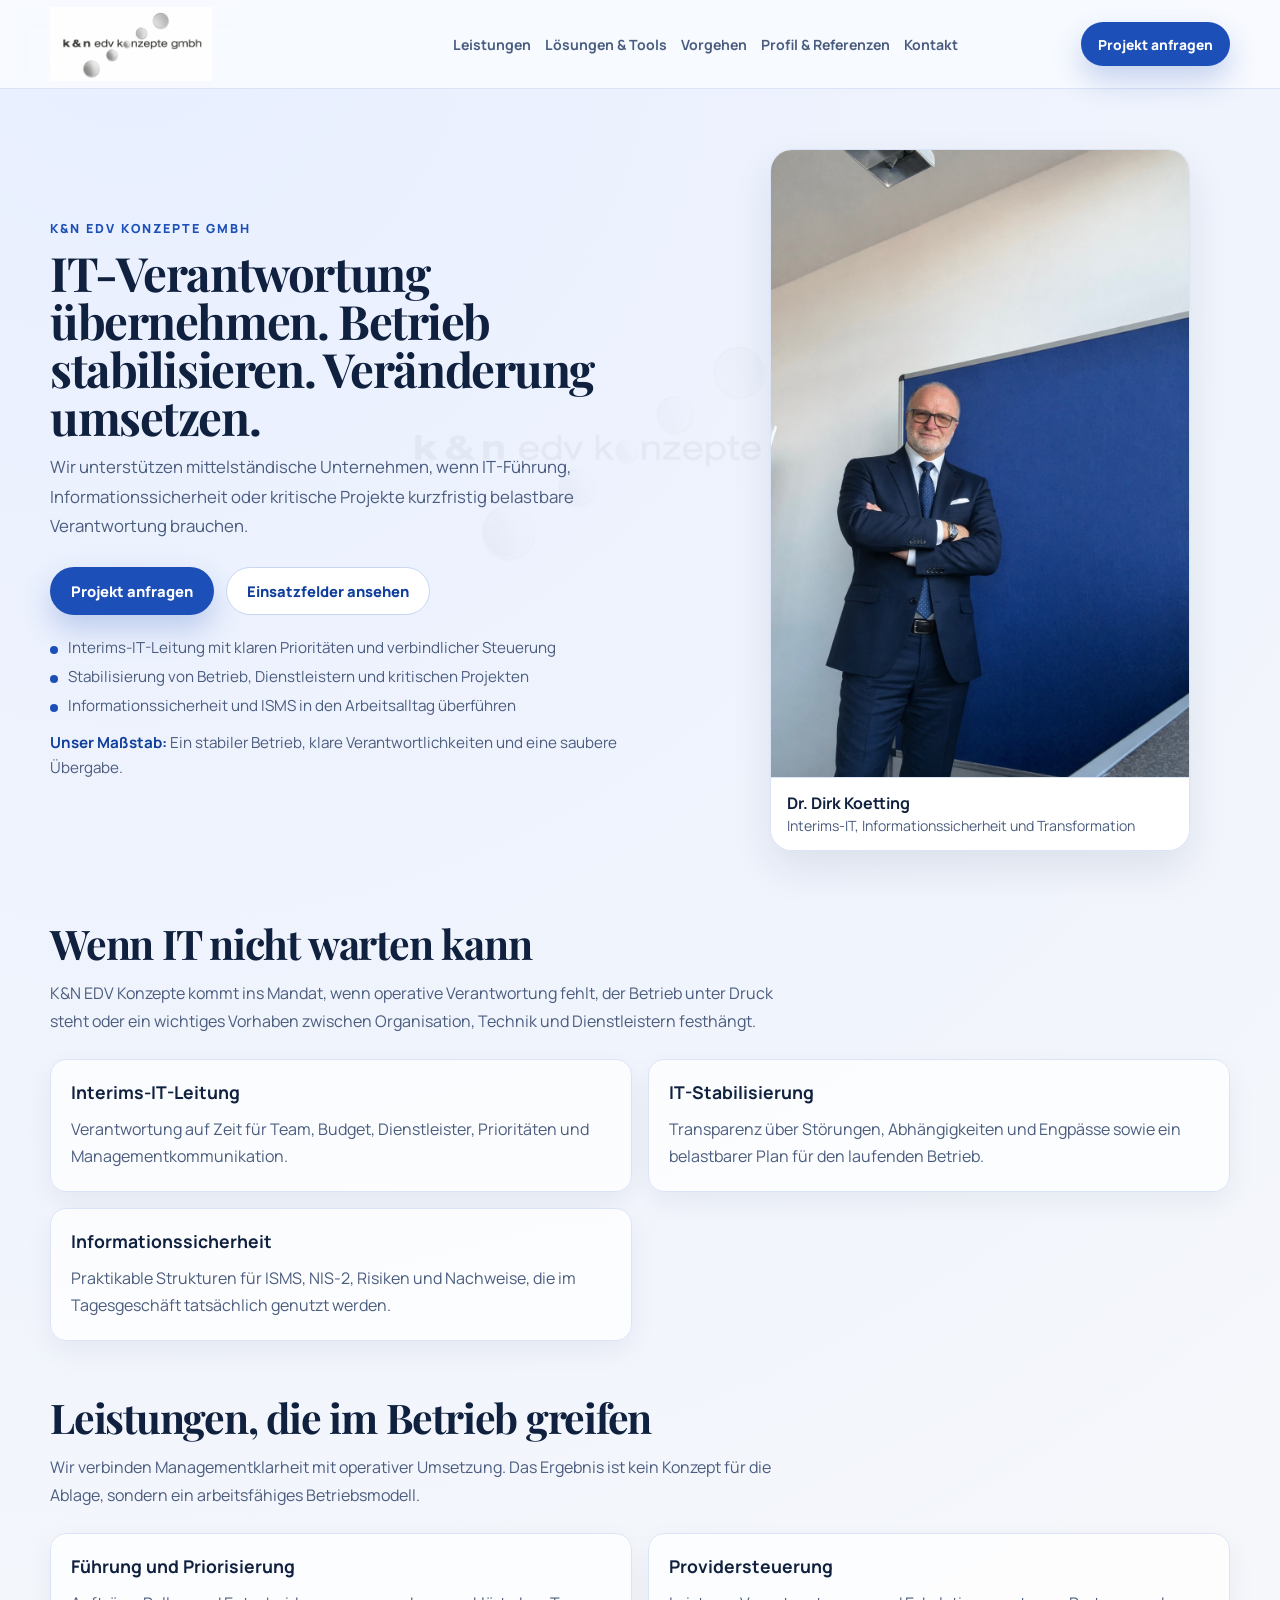
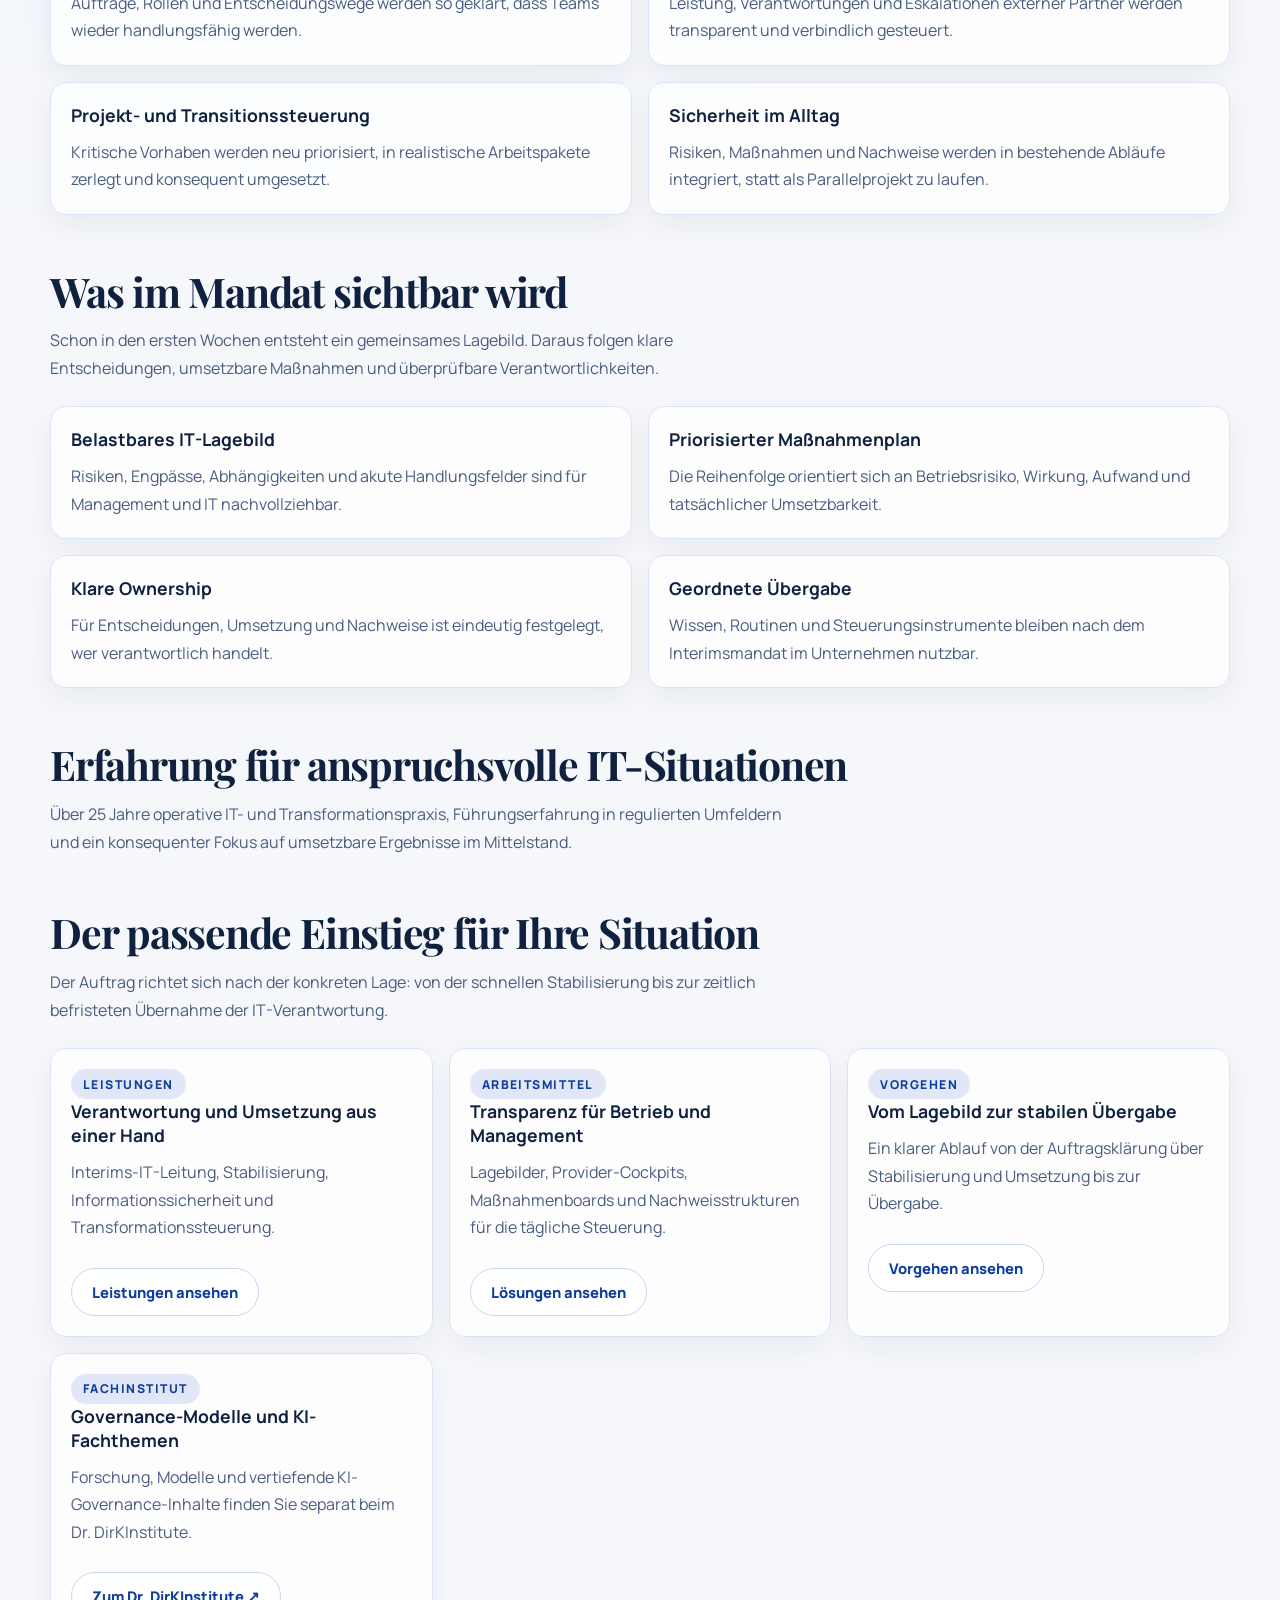
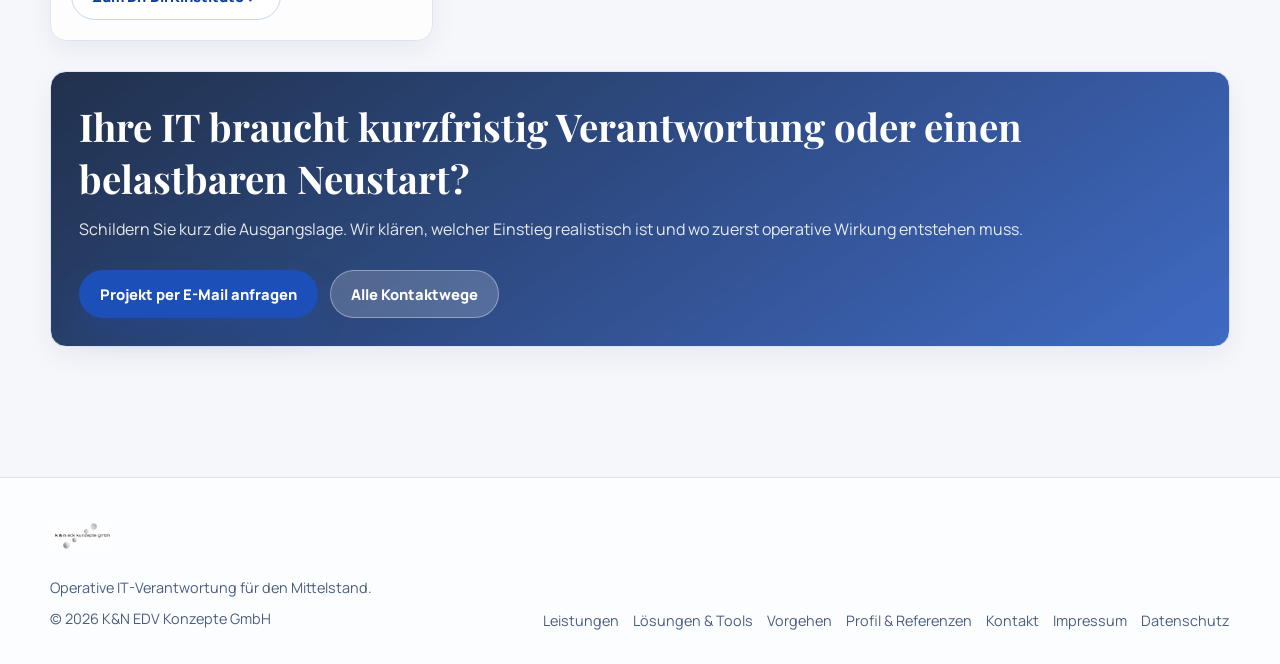
==== commit 07e14df3: "Separate EDV Konzepte from institute content" ====
--- a/index.html
+++ b/index.html
@@ -1,20 +1,21 @@
-﻿<!DOCTYPE html>
+<!DOCTYPE html>
 <html lang="de">
 <head>
   <meta charset="UTF-8">
   <meta name="viewport" content="width=device-width, initial-scale=1.0">
-  <title>Dr. DirKInstitute | Governance-Modelle für IT, Informationssicherheit & KI</title>
-  <meta name="description" content="Dr. DirKInstitute: Governance-Modelle für IT, Informationssicherheit und KI. Wir reduzieren Risiken, Führungsdruck, Audit-Nacharbeit und finanzielle Leckagen durch klare Entscheidungskorridore, Nachweise und Umsetzung.">
+  <title>K&amp;N EDV Konzepte | Interims-IT und Informationssicherheit</title>
+  <meta name="description" content="K&amp;N EDV Konzepte übernimmt operative IT-Verantwortung: Interims-IT-Leitung, Stabilisierung, Providersteuerung, Informationssicherheit und Transformation für den Mittelstand.">
+  <link rel="canonical" href="https://edvkonzepte.de/">
   <link rel="icon" type="image/png" href="assets/logos/favicon.png">
   <link rel="preconnect" href="https://fonts.googleapis.com">
   <link rel="preconnect" href="https://fonts.gstatic.com" crossorigin>
   <link href="https://fonts.googleapis.com/css2?family=Manrope:wght@400;500;600;700;800&family=Playfair+Display:wght@600;700&display=swap" rel="stylesheet">
-  <link rel="stylesheet" href="styles.css">
+  <link rel="stylesheet" href="styles.css?v=20260627">
 </head>
 <body data-page="home">
   <header class="site-header">
     <div class="header-inner">
-      <a class="brand-wrap" href="index.html" aria-label="Startseite">
+      <a class="brand-wrap" href="index.html" aria-label="Startseite von K&N EDV Konzepte">
         <img class="logo-main" src="assets/logos/kn_logo.png" alt="K&N EDV Konzepte GmbH">
       </a>
 
@@ -24,15 +25,14 @@
         <a data-link="vorgehen" href="vorgehen.html">Vorgehen</a>
         <a data-link="profil" href="profil-referenzen.html">Profil &amp; Referenzen</a>
         <a data-link="kontakt" href="kontakt.html">Kontakt</a>
-        <a class="hide-desktop" href="https://termin.dr-dirkinstitute.org/" target="_blank" rel="noreferrer">30-Minuten-Scoping buchen</a>
+        <a class="hide-desktop" href="kontakt.html">Projekt anfragen</a>
       </nav>
 
-            <div class="header-actions">
-        <a class="brand-right brand-right-full" href="profil-referenzen.html" aria-label="Dr. DirKInstitute">
-          <img src="assets/logos/Dr.DirKInstitute_LOGO.png" alt="Dr. DirKInstitute">
-          <span>Part of K&amp;N EDV Konzepte GmbH</span>
+      <div class="header-actions">
+        <a class="brand-right brand-right-full" href="https://dr-dirkinstitute.org/" target="_blank" rel="noreferrer" aria-label="Dr. DirKInstitute in neuem Fenster öffnen">
+          <span>Fachinstitut: Dr. DirKInstitute &#8599;</span>
         </a>
-        <a class="btn btn-primary" href="https://termin.dr-dirkinstitute.org/" target="_blank" rel="noreferrer">30-Minuten-Scoping buchen</a>
+        <a class="btn btn-primary" href="kontakt.html">Projekt anfragen</a>
         <button class="mobile-menu-btn hide-desktop" type="button" data-menu-btn>Men&uuml;</button>
       </div>
     </div>
@@ -41,169 +41,140 @@
   <main class="page">
     <section class="hero">
       <div class="hero-copy">
-        <p class="kicker">Dr. DirKInstitute | Teil der K&N EDV Konzepte GmbH</p>
-        <h1>Governance-Modelle für IT, Informationssicherheit und KI: Risiken senken, Führungsdruck reduzieren, Umsetzung beschleunigen.</h1>
-        <p class="subline">Für Geschäftsführung, CIO und CISO, wenn IT, Informationssicherheit und KI nicht nur funktionieren, sondern Kosten-, Risiko- und Auditwirkung nachvollziehbar steuerbar werden müssen.</p>
+        <p class="kicker">K&amp;N EDV Konzepte GmbH</p>
+        <h1>IT-Verantwortung übernehmen. Betrieb stabilisieren. Veränderung umsetzen.</h1>
+        <p class="subline">Wir unterstützen mittelständische Unternehmen, wenn IT-Führung, Informationssicherheit oder kritische Projekte kurzfristig belastbare Verantwortung brauchen.</p>
 
         <div class="cta-row">
-          <a class="btn btn-primary" href="https://termin.dr-dirkinstitute.org/" target="_blank" rel="noreferrer">30-Minuten-Scoping buchen</a>
-          <a class="btn btn-secondary" href="#governance-modelle">Modelle ansehen</a>
+          <a class="btn btn-primary" href="kontakt.html">Projekt anfragen</a>
+          <a class="btn btn-secondary" href="#einsatzfelder">Einsatzfelder ansehen</a>
         </div>
 
         <ul class="hero-proof">
-          <li>30-Minuten-Scoping mit Prioritäten auf Kosten-, Risiko- und Zeitwirkung</li>
-          <li>30-Tage-Roadmap, die priorisiert, welche Risiken zuerst Geld, Zeit, Auditfähigkeit oder Investitionssicherheit kosten</li>
-          <li>Umsetzung, die Führungszeit spart, Eskalationen reduziert und Nachweise belastbar macht</li>
+          <li>Interims-IT-Leitung mit klaren Prioritäten und verbindlicher Steuerung</li>
+          <li>Stabilisierung von Betrieb, Dienstleistern und kritischen Projekten</li>
+          <li>Informationssicherheit und ISMS in den Arbeitsalltag überführen</li>
         </ul>
-        <p class="hero-roi-note"><strong>ROI-Fokus:</strong> Priorisierung nach Kostenwirkung, Risikoreduktion und Umsetzbarkeit.</p>
+        <p class="hero-roi-note"><strong>Unser Maßstab:</strong> Ein stabiler Betrieb, klare Verantwortlichkeiten und eine saubere Übergabe.</p>
       </div>
 
       <figure class="hero-visual-card">
-        <img src="assets/images/Dirk_Anztug_Schulungsraum_.png" alt="Dr. Dirk Koetting im Schulungsraum">
+        <img src="assets/images/Dirk_Anztug_Schulungsraum_.png" alt="Dr. Dirk Koetting von K&N EDV Konzepte im Schulungsraum">
         <figcaption class="hero-visual-caption">
           <strong>Dr. Dirk Koetting</strong>
-          <span>Interims-IT, Informationssicherheit und KI-Governance</span>
+          <span>Interims-IT, Informationssicherheit und Transformation</span>
         </figcaption>
       </figure>
     </section>
 
-
-
-    <section class="section" id="governance-modelle">
-      <h2 class="section-title">Modelle, die Governance wirtschaftlich steuerbar machen</h2>
-      <p class="section-intro">Unsere Modelle sind keine Theorie. Sie schaffen Deutungshoheit, Entscheidungskorridore, Haftungsklarheit und operative Steuerbarkeit für IT, Informationssicherheit und KI.</p>
+    <section class="section" id="einsatzfelder">
+      <h2 class="section-title">Wenn IT nicht warten kann</h2>
+      <p class="section-intro">K&amp;N EDV Konzepte kommt ins Mandat, wenn operative Verantwortung fehlt, der Betrieb unter Druck steht oder ein wichtiges Vorhaben zwischen Organisation, Technik und Dienstleistern festhängt.</p>
       <div class="proof-grid">
         <article class="proof-card">
-          <h3>DOWS-Modell</h3>
-          <p>Kommunikationsarchitektur für Entscheider: Deutungshoheit, Begriffshoheit, Haftungsbezug und Architektenrolle statt reiner Aufmerksamkeit.</p>
-        </article>
-        <article class="proof-card">
-          <h3>KIeR-System</h3>
-          <p>Roadmap für KI-Governance: Rollen, Risiken, Maßnahmen, Nachweise und Umsetzung werden strukturiert operationalisiert.</p>
-        </article>
-        <article class="proof-card">
-          <h3>300-Sekunden-Test</h3>
-          <p>Prüfanker für KI-Governance: Kann eine KI-gestützte Entscheidung in 300 Sekunden erklärt, verantwortet und nachgewiesen werden?</p>
-        </article>
-      </div>
-    </section>
-
-    <section class="section" id="wirtschaftlicher-rueckenschutz">
-      <h2 class="section-title">Wirtschaftlicher Rückenschutz für Entscheider</h2>
-      <p class="section-intro">Governance wird dann relevant, wenn fehlende Steuerung Geld kostet: durch Projektverzug, Audit-Nacharbeit, Eskalationen, Provider-Reibung, KI-Wildwuchs oder falsche Investitionsentscheidungen. Unsere Modelle machen diese Leckagen sichtbar und übersetzen sie in klare Maßnahmen, Verantwortlichkeiten und Nachweise.</p>
+          <h3>Interims-IT-Leitung</h3>
+          <p>Verantwortung auf Zeit für Team, Budget, Dienstleister, Prioritäten und Managementkommunikation.</p>
+        </article>
+        <article class="proof-card">
+          <h3>IT-Stabilisierung</h3>
+          <p>Transparenz über Störungen, Abhängigkeiten und Engpässe sowie ein belastbarer Plan für den laufenden Betrieb.</p>
+        </article>
+        <article class="proof-card">
+          <h3>Informationssicherheit</h3>
+          <p>Praktikable Strukturen für ISMS, NIS-2, Risiken und Nachweise, die im Tagesgeschäft tatsächlich genutzt werden.</p>
+        </article>
+      </div>
+    </section>
+
+    <section class="section" id="leistungen-im-betrieb">
+      <h2 class="section-title">Leistungen, die im Betrieb greifen</h2>
+      <p class="section-intro">Wir verbinden Managementklarheit mit operativer Umsetzung. Das Ergebnis ist kein Konzept für die Ablage, sondern ein arbeitsfähiges Betriebsmodell.</p>
       <div class="proof-grid">
         <article class="proof-card">
-          <h3>Finanzielle Leckagen schließen</h3>
-          <p>Wir zeigen, wo Budget durch Reibung, Verzögerung, Doppelarbeit, Nacharbeit oder unklare Verantwortlichkeiten verloren geht.</p>
-        </article>
-        <article class="proof-card">
-          <h3>Führungsrisiken reduzieren</h3>
-          <p>Wir schaffen Entscheidungskorridore, damit Geschäftsführung, IT, Fachbereich und Compliance nicht parallel, sondern abgestimmt handeln.</p>
-        </article>
-        <article class="proof-card">
-          <h3>Audit- und Haftungsdruck senken</h3>
-          <p>Wir übersetzen NIS-2, ISMS, EU AI Act und KI-Governance in Rollen, Nachweise, Routinen und belastbare Dokumentation.</p>
-        </article>
-        <article class="proof-card">
-          <h3>Investitionen absichern</h3>
-          <p>Wir priorisieren IT-, Sicherheits- und KI-Initiativen nach Risiko, Nutzen, Aufwand und Umsetzbarkeit, damit Budget nicht in die falschen Themen fließt.</p>
-        </article>
-      </div>
-    </section>
-
-    <section class="section" id="roi-kostenwirkung">
-      <h2 class="section-title">Was ungeklärte IT-, Sicherheits- und KI-Verantwortung kostet</h2>
-      <p class="section-intro">Viele Kosten entstehen nicht durch einzelne Systeme, sondern durch fehlende Steuerung: unklare Rollen, verzögerte Entscheidungen, schwache Nachweise, Provider-Reibung und KI-Nutzung ohne belastbare Governance. Unsere Mandate reduzieren Nacharbeit, Verzögerung, Führungsbelastung und Investitionsfehlsteuerung.</p>
+          <h3>Führung und Priorisierung</h3>
+          <p>Aufträge, Rollen und Entscheidungswege werden so geklärt, dass Teams wieder handlungsfähig werden.</p>
+        </article>
+        <article class="proof-card">
+          <h3>Providersteuerung</h3>
+          <p>Leistung, Verantwortungen und Eskalationen externer Partner werden transparent und verbindlich gesteuert.</p>
+        </article>
+        <article class="proof-card">
+          <h3>Projekt- und Transitionssteuerung</h3>
+          <p>Kritische Vorhaben werden neu priorisiert, in realistische Arbeitspakete zerlegt und konsequent umgesetzt.</p>
+        </article>
+        <article class="proof-card">
+          <h3>Sicherheit im Alltag</h3>
+          <p>Risiken, Maßnahmen und Nachweise werden in bestehende Abläufe integriert, statt als Parallelprojekt zu laufen.</p>
+        </article>
+      </div>
+    </section>
+
+    <section class="section" id="ergebnisse">
+      <h2 class="section-title">Was im Mandat sichtbar wird</h2>
+      <p class="section-intro">Schon in den ersten Wochen entsteht ein gemeinsames Lagebild. Daraus folgen klare Entscheidungen, umsetzbare Maßnahmen und überprüfbare Verantwortlichkeiten.</p>
       <div class="proof-grid">
         <article class="proof-card">
-          <h3>Weniger Audit-Kosten</h3>
-          <p>Nachweise, Rollen und Routinen werden so aufgebaut, dass Nacharbeit, externe Schleifen und kurzfristige Eskalationen sinken.</p>
-        </article>
-        <article class="proof-card">
-          <h3>Weniger Projektverzug</h3>
-          <p>Klare Entscheidungswege und Prioritäten reduzieren Wartezeiten zwischen Management, IT, Fachbereich und Compliance.</p>
-        </article>
-        <article class="proof-card">
-          <h3>Weniger Management-Eskalationen</h3>
-          <p>Eine gemeinsame Entscheidungslogik verhindert, dass operative Themen dauerhaft auf Führungsebene eskalieren.</p>
-        </article>
-        <article class="proof-card">
-          <h3>Weniger KI-Wildwuchs</h3>
-          <p>KI-Nutzung wird so strukturiert, dass Datenschutz, Nachvollziehbarkeit, Haftung und regulatorische Nachweispflicht berücksichtigt werden.</p>
-        </article>
-        <article class="proof-card">
-          <h3>Bessere Budgetallokation</h3>
-          <p>IT-, Sicherheits- und KI-Initiativen werden nach Risiko, Nutzen und Umsetzbarkeit priorisiert, damit Investitionen wirksamer werden.</p>
-        </article>
-      </div>
-    </section>
-
-    <section class="section" id="30-tage-ergebnis">
-      <h2 class="section-title">Was nach 30 Tagen entscheidungsreif vorliegt</h2>
-      <p class="section-intro">Ziel ist keine weitere Foliensammlung, sondern eine belastbare Entscheidungsgrundlage für Geschäftsführung, CIO und CISO.</p>
-      <div class="proof-grid">
-        <article class="proof-card">
-          <h3>Priorisierte Risikolandkarte</h3>
-          <p>Welche IT-, Sicherheits- und KI-Risiken zuerst Kosten verursachen, Auditfähigkeit gefährden oder Führungszeit binden.</p>
-        </article>
-        <article class="proof-card">
-          <h3>Verantwortungsmatrix</h3>
-          <p>Wer entscheidet, wer umsetzt, wer nachweist und welche Eskalationswege gelten.</p>
-        </article>
-        <article class="proof-card">
-          <h3>Maßnahmen- und Nachweisplan</h3>
-          <p>Welche Schritte kurzfristig Wirkung erzeugen und welche Nachweise für Audit, Regulierung und Governance benötigt werden.</p>
-        </article>
-        <article class="proof-card">
-          <h3>Management-Entscheidungsvorlage</h3>
-          <p>Eine klare Grundlage, um Investitionen, Risiken und nächste Schritte auf Führungsebene zu entscheiden.</p>
+          <h3>Belastbares IT-Lagebild</h3>
+          <p>Risiken, Engpässe, Abhängigkeiten und akute Handlungsfelder sind für Management und IT nachvollziehbar.</p>
+        </article>
+        <article class="proof-card">
+          <h3>Priorisierter Maßnahmenplan</h3>
+          <p>Die Reihenfolge orientiert sich an Betriebsrisiko, Wirkung, Aufwand und tatsächlicher Umsetzbarkeit.</p>
+        </article>
+        <article class="proof-card">
+          <h3>Klare Ownership</h3>
+          <p>Für Entscheidungen, Umsetzung und Nachweise ist eindeutig festgelegt, wer verantwortlich handelt.</p>
+        </article>
+        <article class="proof-card">
+          <h3>Geordnete Übergabe</h3>
+          <p>Wissen, Routinen und Steuerungsinstrumente bleiben nach dem Interimsmandat im Unternehmen nutzbar.</p>
         </article>
       </div>
     </section>
 
     <section class="section" id="vertrauensbasis">
-      <h2 class="section-title">Vertrauensbasis</h2>
-      <p class="section-intro">Über 25 Jahre operative IT- und Transformationspraxis, Erfahrung in regulierten Umfeldern und die Verbindung aus Wissenschaft, Praxis und Lehre. Der Fokus liegt auf IT-Governance, Informationssicherheit, NIS-2, ISMS und KI-Governance.</p>
+      <h2 class="section-title">Erfahrung für anspruchsvolle IT-Situationen</h2>
+      <p class="section-intro">Über 25 Jahre operative IT- und Transformationspraxis, Führungserfahrung in regulierten Umfeldern und ein konsequenter Fokus auf umsetzbare Ergebnisse im Mittelstand.</p>
     </section>
 
     <section class="section">
-      <h2 class="section-title">Der 30-Tage-Governance-Defizit-Check</h2>
-      <p class="section-intro">Sie müssen nicht mit einem Großmandat starten. Der 30-Tage-Governance-Defizit-Check liefert eine klare Risikolandkarte, Verantwortungsmatrix, Maßnahmen- und Nachweisplan sowie eine Management-Entscheidungsvorlage für die nächsten Schritte.</p>
+      <h2 class="section-title">Der passende Einstieg für Ihre Situation</h2>
+      <p class="section-intro">Der Auftrag richtet sich nach der konkreten Lage: von der schnellen Stabilisierung bis zur zeitlich befristeten Übernahme der IT-Verantwortung.</p>
 
       <div class="card-grid">
         <article class="card">
           <span class="badge">Leistungen</span>
-          <h3>Wenn Verantwortung, Risiken und Umsetzung geklärt werden müssen</h3>
-          <p>Interims-IT, Informationssicherheit/NIS-2 und KI-Governance mit klaren Verantwortlichkeiten und umsetzbarer Priorisierung.</p>
-          <div class="cta-row"><a class="btn btn-secondary" href="leistungen.html">Zu Leistungen</a></div>
-        </article>
-        <article class="card">
-          <span class="badge">Lösungen</span>
-          <h3>Wenn Governance nicht nur beschrieben, sondern genutzt werden soll</h3>
-          <p>Roadmaps, Governance-Frameworks, Management-Tools und Angebotsformate für die direkte Operationalisierung.</p>
-          <div class="cta-row"><a class="btn btn-secondary" href="loesungen-tools.html">Zu Lösungen &amp; Tools</a></div>
+          <h3>Verantwortung und Umsetzung aus einer Hand</h3>
+          <p>Interims-IT-Leitung, Stabilisierung, Informationssicherheit und Transformationssteuerung.</p>
+          <div class="cta-row"><a class="btn btn-secondary" href="leistungen.html">Leistungen ansehen</a></div>
+        </article>
+        <article class="card">
+          <span class="badge">Arbeitsmittel</span>
+          <h3>Transparenz für Betrieb und Management</h3>
+          <p>Lagebilder, Provider-Cockpits, Maßnahmenboards und Nachweisstrukturen für die tägliche Steuerung.</p>
+          <div class="cta-row"><a class="btn btn-secondary" href="loesungen-tools.html">Lösungen ansehen</a></div>
         </article>
         <article class="card">
           <span class="badge">Vorgehen</span>
-          <h3>Wenn aus Analyse ein belastbarer Umsetzungsplan werden muss</h3>
-          <p>Ein nachvollziehbarer E2E-Ablauf vom Scoping über die Roadmap bis zur Verankerung im Betrieb.</p>
-          <div class="cta-row"><a class="btn btn-secondary" href="vorgehen.html">Zum Vorgehen</a></div>
-        </article>
-        <article class="card">
-          <span class="badge">Governance-Test</span>
-          <h3>Wenn KI-Entscheidungen erklärbar und auditfähig sein müssen</h3>
-          <p>In fünf Minuten sichtbar machen, ob KI-Entscheidungen erklärbar, verantwortbar und auditfähig aufgesetzt sind.</p>
-          <div class="cta-row"><a class="btn btn-secondary" href="300-sekunden-test.html">Zum 300-Sekunden-Test</a></div>
+          <h3>Vom Lagebild zur stabilen Übergabe</h3>
+          <p>Ein klarer Ablauf von der Auftragsklärung über Stabilisierung und Umsetzung bis zur Übergabe.</p>
+          <div class="cta-row"><a class="btn btn-secondary" href="vorgehen.html">Vorgehen ansehen</a></div>
+        </article>
+        <article class="card">
+          <span class="badge">Fachinstitut</span>
+          <h3>Governance-Modelle und KI-Fachthemen</h3>
+          <p>Forschung, Modelle und vertiefende KI-Governance-Inhalte finden Sie separat beim Dr. DirKInstitute.</p>
+          <div class="cta-row"><a class="btn btn-secondary" href="https://dr-dirkinstitute.org/" target="_blank" rel="noreferrer">Zum Dr. DirKInstitute &#8599;</a></div>
         </article>
       </div>
     </section>
 
     <section class="cta-panel">
-      <h2>Wenn IT, Informationssicherheit oder KI-Governance zur Führungsbelastung wird, braucht es Klarheit.</h2>
-      <p>Im 30-Minuten-Scoping klären wir, ob ein 30-Tage-Governance-Defizit-Check für Ihre Organisation der richtige Einstieg ist.</p>
+      <h2>Ihre IT braucht kurzfristig Verantwortung oder einen belastbaren Neustart?</h2>
+      <p>Schildern Sie kurz die Ausgangslage. Wir klären, welcher Einstieg realistisch ist und wo zuerst operative Wirkung entstehen muss.</p>
       <div class="cta-row">
-        <a class="btn btn-primary" href="https://termin.dr-dirkinstitute.org/" target="_blank" rel="noreferrer">30-Minuten-Scoping buchen</a>
-        <a class="btn btn-secondary" href="kontakt.html">Kontaktoptionen</a>
+        <a class="btn btn-primary" href="mailto:dkoetting@edvkonzepte.de?subject=Projektanfrage%20EDV%20Konzepte">Projekt per E-Mail anfragen</a>
+        <a class="btn btn-secondary" href="kontakt.html">Alle Kontaktwege</a>
       </div>
     </section>
   </main>
@@ -211,8 +182,8 @@
   <footer class="site-footer">
     <div class="footer-inner">
       <div class="footer-brand">
-        <img src="assets/logos/Dr.DirKInstitute_LOGO.png" alt="Dr. DirKInstitute">
-        <p>Dr. DirKInstitute ist ein Teil der K&amp;N EDV Konzepte GmbH.</p>
+        <img src="assets/logos/kn_logo.png" alt="K&N EDV Konzepte GmbH">
+        <p>Operative IT-Verantwortung für den Mittelstand.</p>
         <p>&copy; <span id="year"></span> K&amp;N EDV Konzepte GmbH</p>
       </div>
       <nav class="footer-links" aria-label="Footer Navigation">
@@ -230,16 +201,3 @@
   <script src="script.js"></script>
 </body>
 </html>
-
-
-
-
-
-
-
-
-
-
-
-
-
--- a/styles.css
+++ b/styles.css
@@ -42,7 +42,7 @@
   transform: translate(-50%, -50%);
   width: clamp(380px, 42vw, 560px);
   height: clamp(380px, 42vw, 560px);
-  background: url("assets/logos/Logo_Dr.DirKinstitue.png") center/contain no-repeat;
+  background: url("assets/logos/kn_logo.png") center/contain no-repeat;
   opacity: 0.055;
   filter: grayscale(100%);
   mix-blend-mode: multiply;
@@ -687,7 +687,7 @@
   }
 }
 
-@media (max-width: 1240px) {
+@media (max-width: 1380px) {
   .header-inner {
     grid-template-columns: minmax(200px, 280px) 1fr auto;
   }
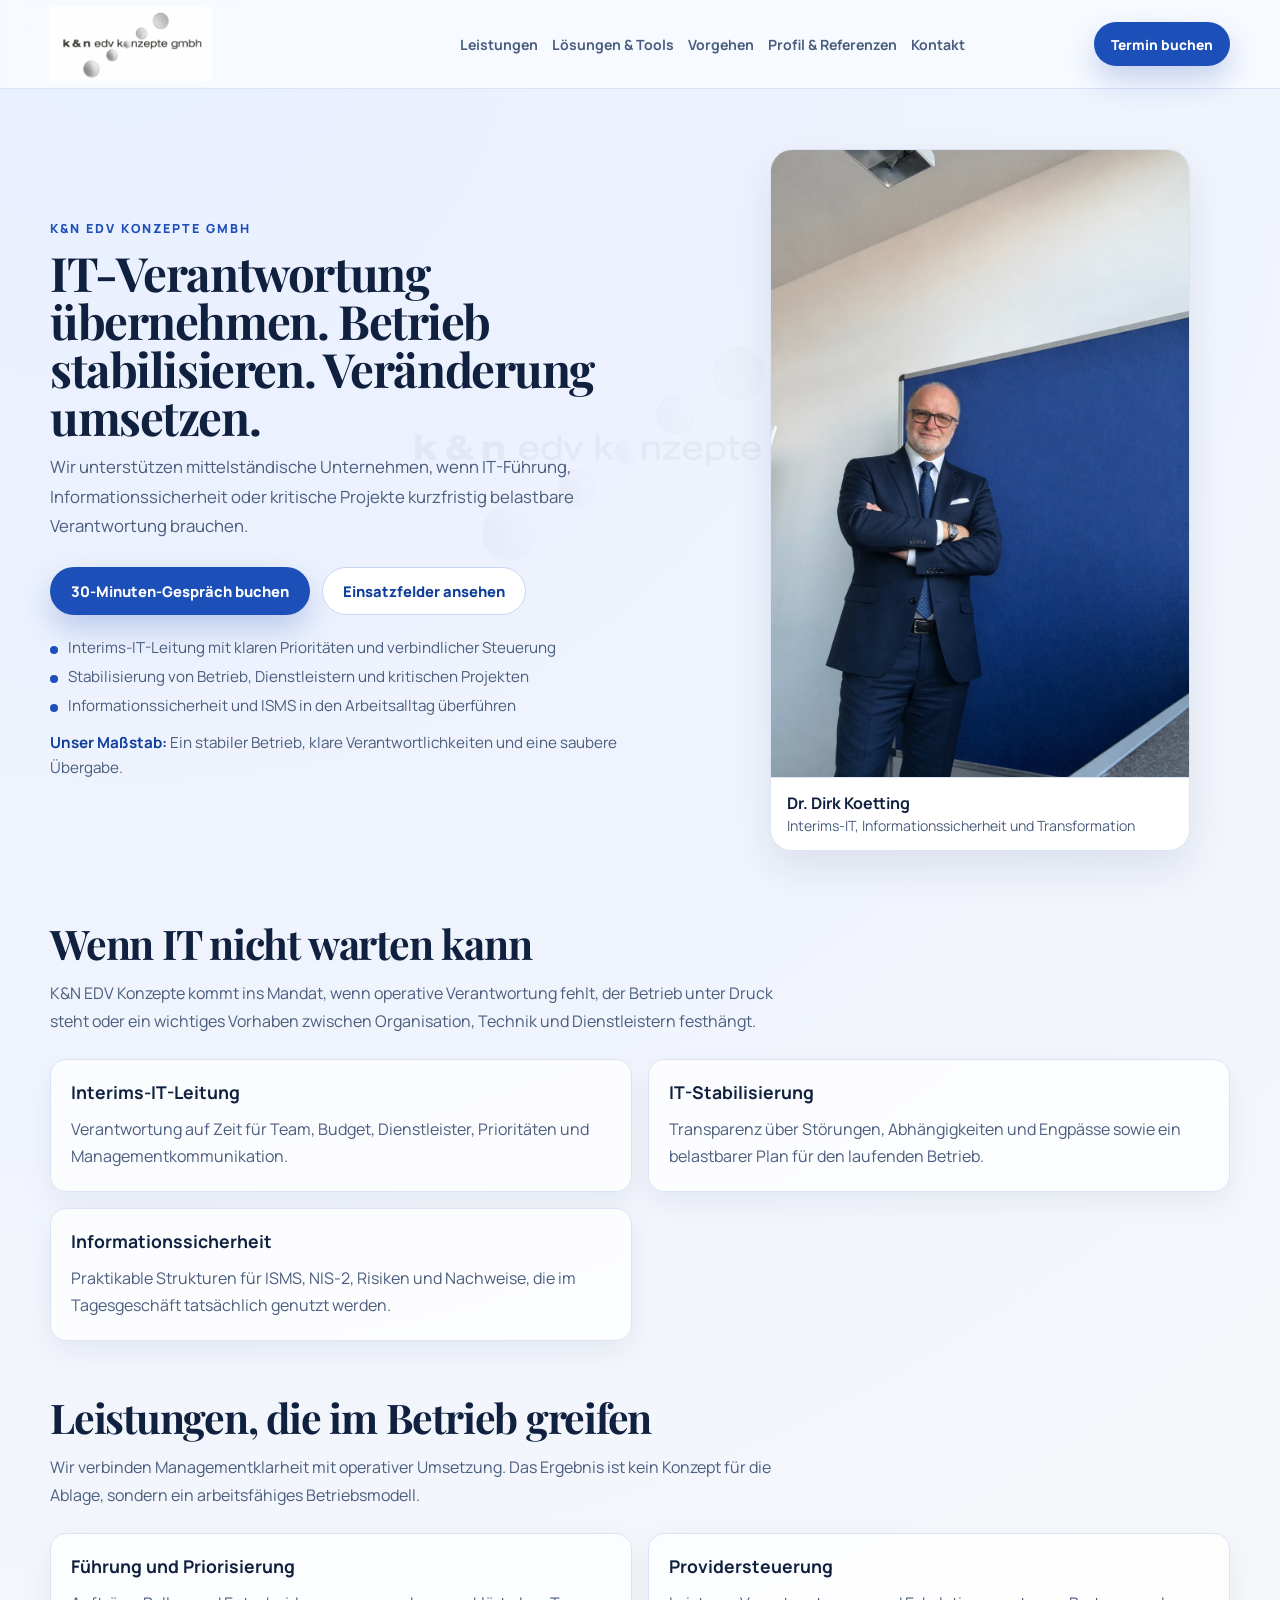
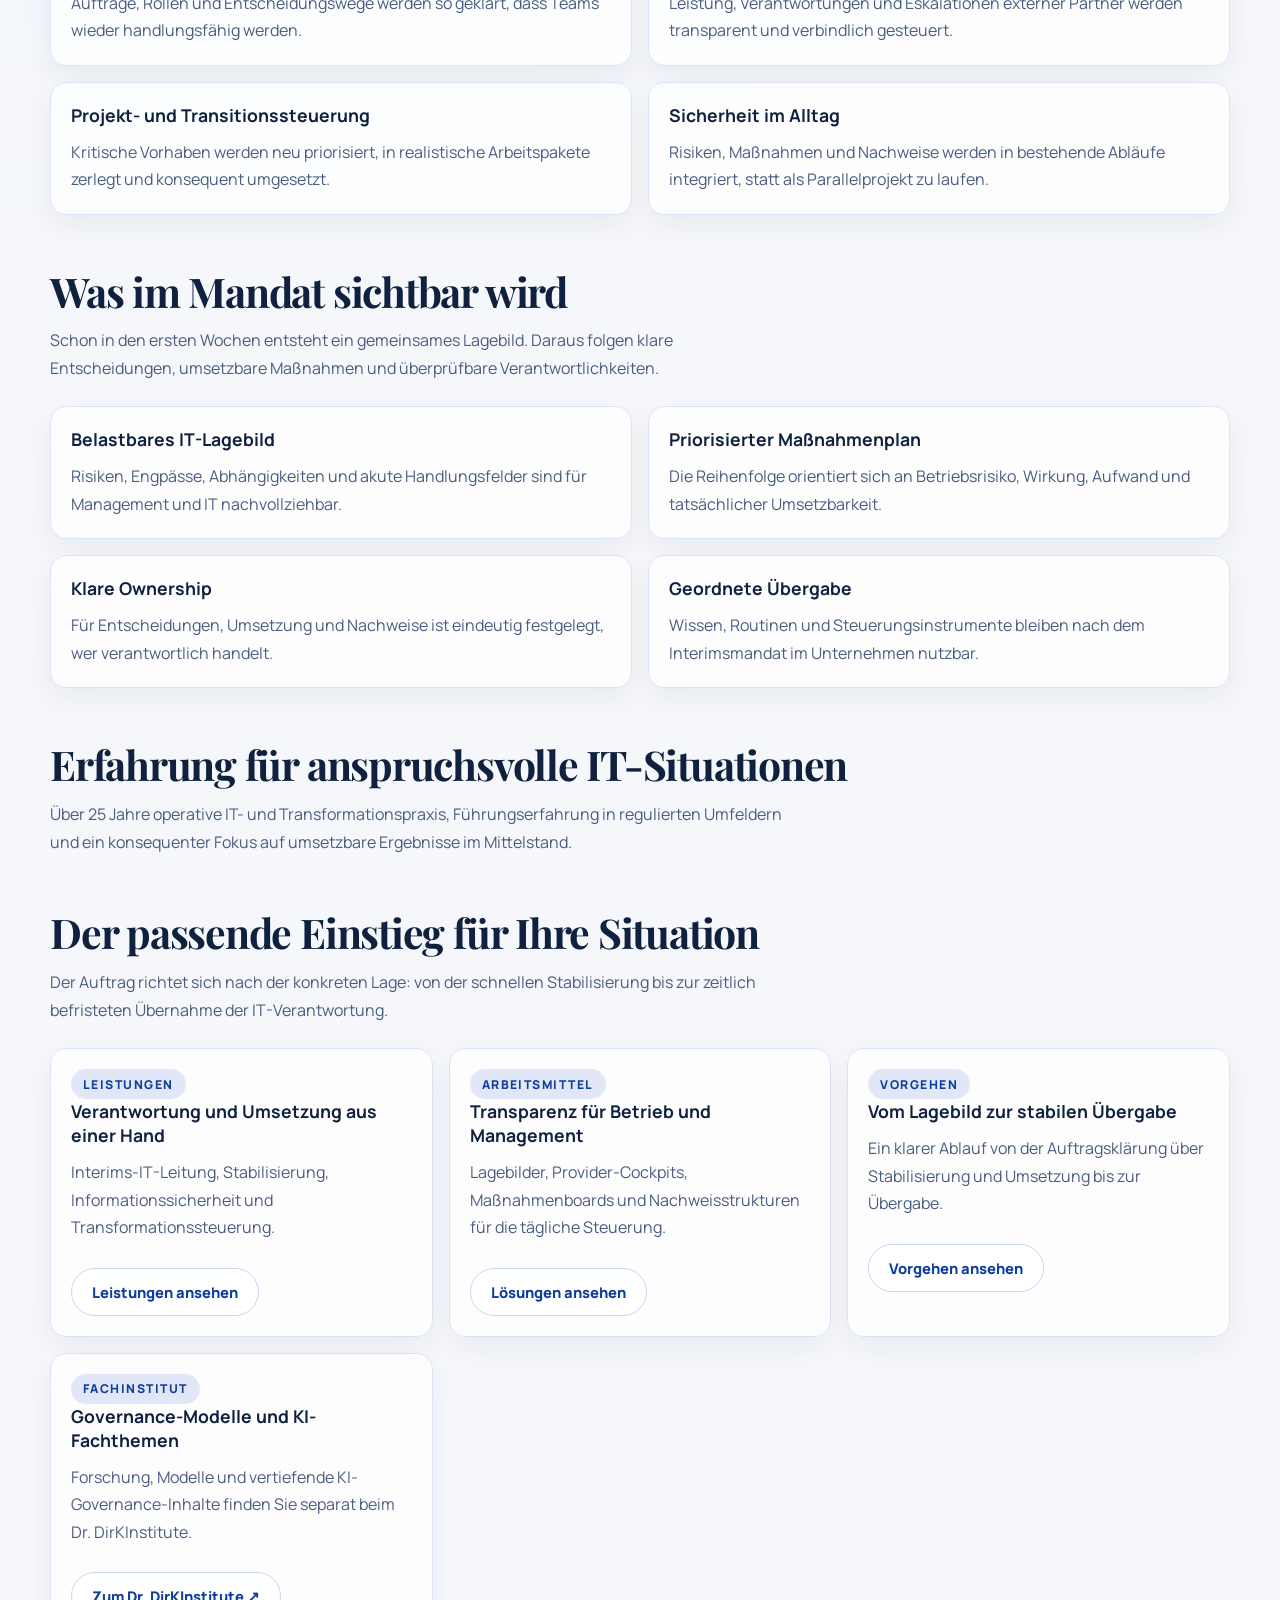
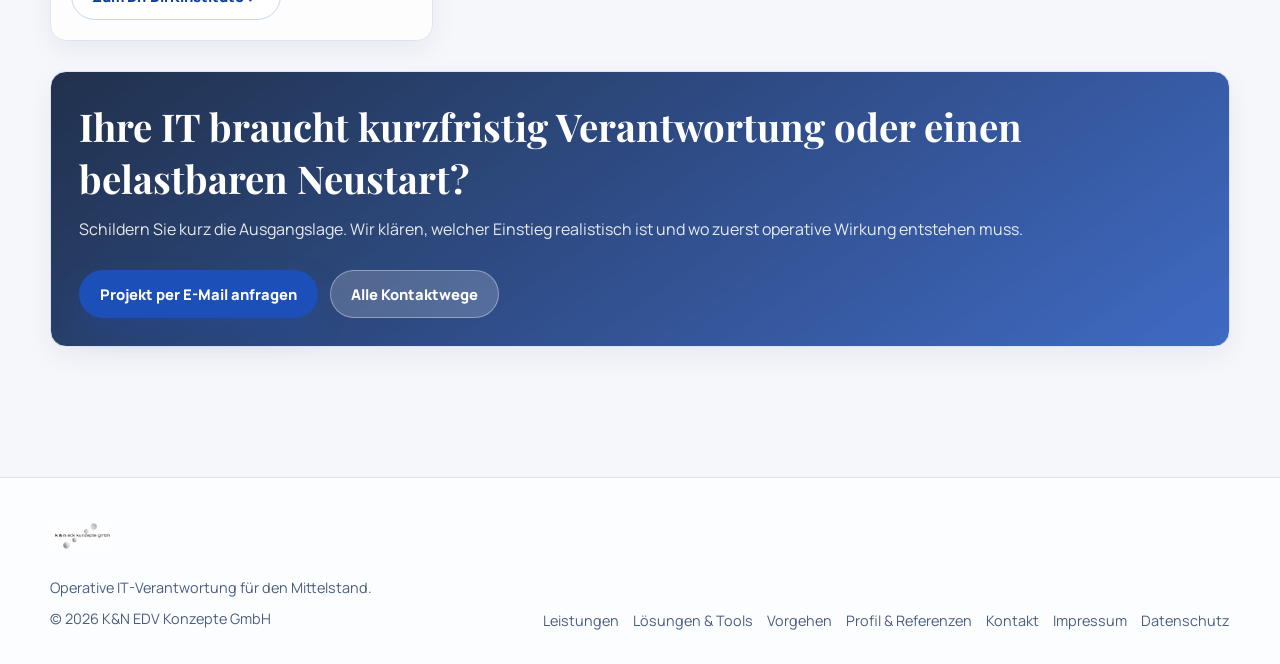
==== commit c284c46b: "Add appointment booking links" ====
--- a/index.html
+++ b/index.html
@@ -25,14 +25,14 @@
         <a data-link="vorgehen" href="vorgehen.html">Vorgehen</a>
         <a data-link="profil" href="profil-referenzen.html">Profil &amp; Referenzen</a>
         <a data-link="kontakt" href="kontakt.html">Kontakt</a>
-        <a class="hide-desktop" href="kontakt.html">Projekt anfragen</a>
+        <a class="hide-desktop" href="https://termin.dr-dirkinstitute.org/" target="_blank" rel="noreferrer">Termin buchen</a>
       </nav>
 
       <div class="header-actions">
         <a class="brand-right brand-right-full" href="https://dr-dirkinstitute.org/" target="_blank" rel="noreferrer" aria-label="Dr. DirKInstitute in neuem Fenster öffnen">
           <span>Fachinstitut: Dr. DirKInstitute &#8599;</span>
         </a>
-        <a class="btn btn-primary" href="kontakt.html">Projekt anfragen</a>
+        <a class="btn btn-primary" href="https://termin.dr-dirkinstitute.org/" target="_blank" rel="noreferrer">Termin buchen</a>
         <button class="mobile-menu-btn hide-desktop" type="button" data-menu-btn>Men&uuml;</button>
       </div>
     </div>
@@ -46,7 +46,7 @@
         <p class="subline">Wir unterstützen mittelständische Unternehmen, wenn IT-Führung, Informationssicherheit oder kritische Projekte kurzfristig belastbare Verantwortung brauchen.</p>
 
         <div class="cta-row">
-          <a class="btn btn-primary" href="kontakt.html">Projekt anfragen</a>
+          <a class="btn btn-primary" href="https://termin.dr-dirkinstitute.org/" target="_blank" rel="noreferrer">30-Minuten-Gespräch buchen</a>
           <a class="btn btn-secondary" href="#einsatzfelder">Einsatzfelder ansehen</a>
         </div>
 
